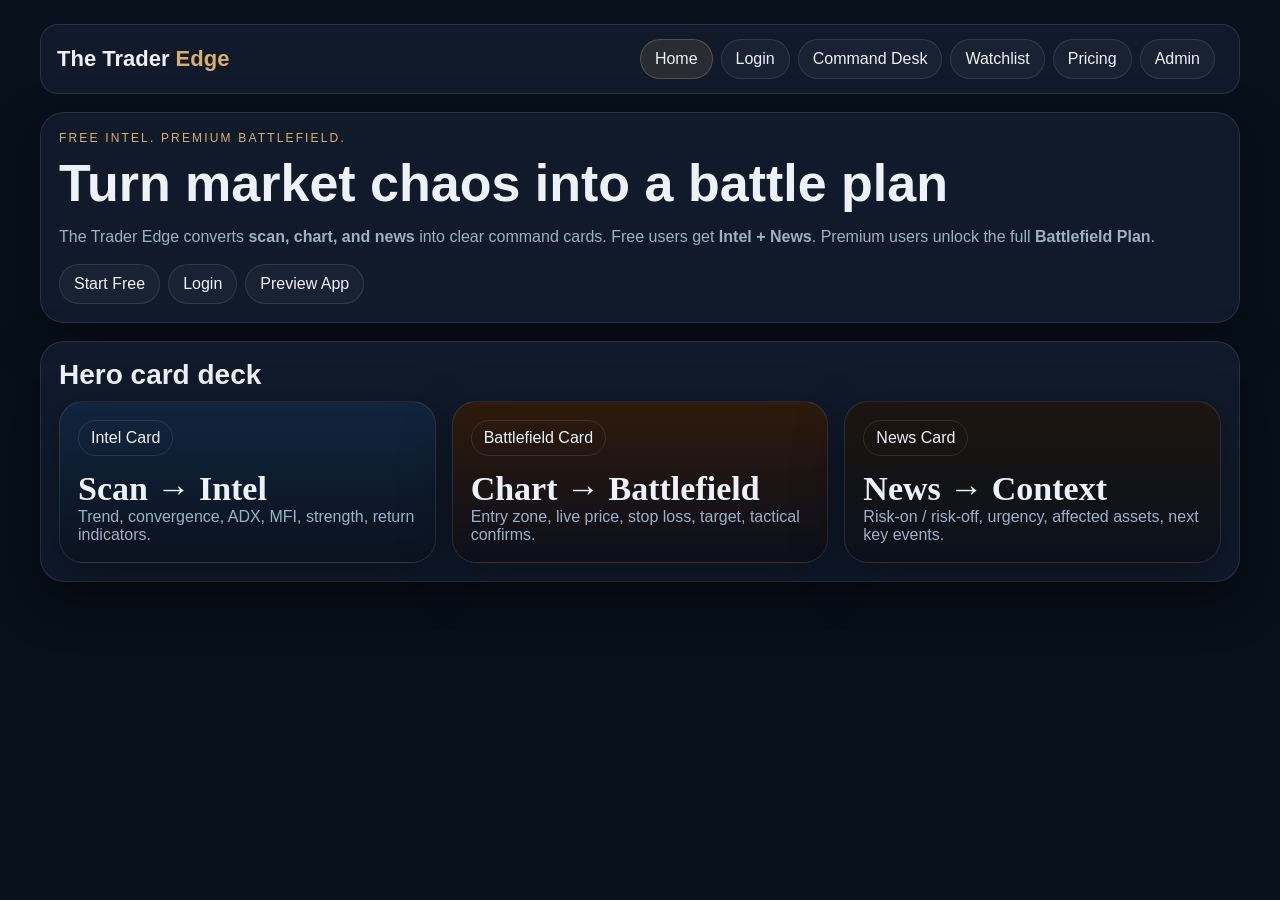
==== index.html @ 6ceed7f4 "Add The Trader Edge static prototype" ====
<!doctype html><html><head><meta charset='utf-8'><meta name='viewport' content='width=device-width,initial-scale=1'><title>The Trader Edge</title><link rel='stylesheet' href='assets/styles.css'><script src='assets/app.js'></script></head><body><div class='wrap'><script>document.write(nav('Home'))</script><section class='hero'><div class='eyebrow'>Free Intel. Premium Battlefield.</div><h1>Turn market chaos into a battle plan</h1><p class='lead'>The Trader Edge converts <strong>scan, chart, and news</strong> into clear command cards. Free users get <strong>Intel + News</strong>. Premium users unlock the full <strong>Battlefield Plan</strong>.</p><div class='links' style='margin-top:18px'><a class='btn primary' href='login.html'>Start Free</a><a class='btn' href='login.html'>Login</a><a class='btn good' href='dashboard.html'>Preview App</a></div></section><div class='panel' style='margin-top:18px'><h2>Hero card deck</h2><div class='grid3'><div class='card intel'><div class='tag'>Intel Card</div><div class='symbol' style='font-size:34px;margin-top:14px'>Scan → Intel</div><div class='sub'>Trend, convergence, ADX, MFI, strength, return indicators.</div></div><div class='card battle'><div class='tag'>Battlefield Card</div><div class='symbol' style='font-size:34px;margin-top:14px'>Chart → Battlefield</div><div class='sub'>Entry zone, live price, stop loss, target, tactical confirms.</div></div><div class='card news'><div class='tag'>News Card</div><div class='symbol' style='font-size:34px;margin-top:14px'>News → Context</div><div class='sub'>Risk-on / risk-off, urgency, affected assets, next key events.</div></div></div></div></div></body></html>
---- assets/styles.css ----
body{margin:0;font-family:Inter,Arial,sans-serif;background:#07101b;color:#edf2f8}
.wrap{max-width:1200px;margin:0 auto;padding:24px 18px 56px}
.topnav{display:flex;justify-content:space-between;align-items:center;gap:10px;flex-wrap:wrap;padding:14px 16px;border:1px solid rgba(255,255,255,.1);border-radius:18px;background:#101a2b;margin-bottom:18px}
.brand{font-weight:900;font-size:22px}.brand span{color:#d8b06c}
.navlinks a,.btn{display:inline-block;padding:10px 14px;border:1px solid rgba(255,255,255,.1);border-radius:999px;color:#edf2f8;text-decoration:none;background:rgba(255,255,255,.04);margin-right:8px}
.hero,.panel,.card{border:1px solid rgba(255,255,255,.1);border-radius:24px;background:#101a2b;box-shadow:0 18px 50px rgba(0,0,0,.35)}
.hero,.panel,.card{padding:18px}
h1,h2,h3{margin:0 0 10px;line-height:1.1} h1{font-size:52px} h2{font-size:28px}
.eyebrow{font-size:12px;letter-spacing:.18em;text-transform:uppercase;color:#d8b06c;margin-bottom:10px}
.lead,.sub{color:#9eb0c8}
.grid3{display:grid;grid-template-columns:repeat(3,1fr);gap:16px}
.grid2{display:grid;grid-template-columns:1fr 1fr;gap:16px}
.card.intel{background:linear-gradient(180deg,#12253e,#0a121e)}
.card.battle{background:linear-gradient(180deg,#2d1a0c,#0c0f1c)}
.card.news{background:linear-gradient(180deg,#1c150f,#0a111d)}
.tag,.pill{display:inline-block;padding:8px 12px;border-radius:999px;border:1px solid rgba(255,255,255,.1);margin-right:8px}
.buy{background:rgba(122,216,163,.15)} .sell{background:rgba(239,124,124,.14)} .mixed{background:rgba(226,180,107,.12)}
.topline{display:flex;justify-content:space-between;gap:12px;align-items:flex-start}
.pricebox{border:1px solid rgba(255,255,255,.1);border-radius:16px;padding:10px 12px;background:rgba(255,255,255,.04);min-width:130px}
.mini{font-size:11px;letter-spacing:.16em;text-transform:uppercase;color:#9eb0c8}
.price{font-size:28px;font-weight:900;margin-top:6px}
.symbol{font-family:Georgia,serif;font-size:46px;font-weight:700}
.scanrow{display:grid;grid-template-columns:130px 1fr;gap:10px;padding:8px 0;border-bottom:1px solid rgba(255,255,255,.08)}
.scanrow:last-child{border-bottom:none}
.blocks{display:flex;gap:6px}.block{width:18px;height:18px;border-radius:4px}.green{background:#7ad8a3}.red{background:#ef7c7c}.yellow{background:#e2b46b}
.bottom{margin-top:14px;border:1px solid rgba(255,255,255,.1);border-radius:18px;padding:14px;background:rgba(255,255,255,.03)}
.big{font-size:36px;font-weight:900}
.chart{margin-top:14px;height:300px;border:1px solid rgba(255,255,255,.1);border-radius:18px;position:relative;overflow:hidden;background:repeating-linear-gradient(to bottom, transparent, transparent 36px, rgba(255,255,255,.05) 37px),repeating-linear-gradient(to right, transparent, transparent 46px, rgba(255,255,255,.04) 47px)}
.zone{position:absolute;left:53%;width:34%;top:72px;height:68px;border:1px solid rgba(255,219,155,.45);background:rgba(255,210,130,.12);border-radius:8px}
.line{position:absolute;left:0;right:0;border-top:2px dashed rgba(255,255,255,.2)} .stop{top:42px;border-top-color:#ef7c7c} .live{top:140px;border-top-color:#fff} .target{top:230px;border-top-color:#d8b06c}
.label{position:absolute;right:10px;padding:4px 8px;border-radius:10px;background:rgba(0,0,0,.35);border:1px solid rgba(255,255,255,.12);font-size:12px}
.ls{top:28px}.lz{top:86px}.ll{top:127px}.lt{top:217px}
.session,.asset,.row{border:1px solid rgba(255,255,255,.1);border-radius:18px;padding:14px;background:rgba(255,255,255,.03);margin-top:10px}
.row{display:grid;grid-template-columns:1.2fr .7fr .7fr .9fr .6fr;gap:12px;align-items:center}
.input{padding:13px 14px;border-radius:14px;border:1px solid rgba(255,255,255,.1);background:rgba(255,255,255,.04);color:#edf2f8}
.code{white-space:pre-wrap;font-family:ui-monospace,monospace;font-size:13px}
@media(max-width:1000px){.grid3,.grid2{grid-template-columns:1fr}.row{grid-template-columns:1fr 1fr}}
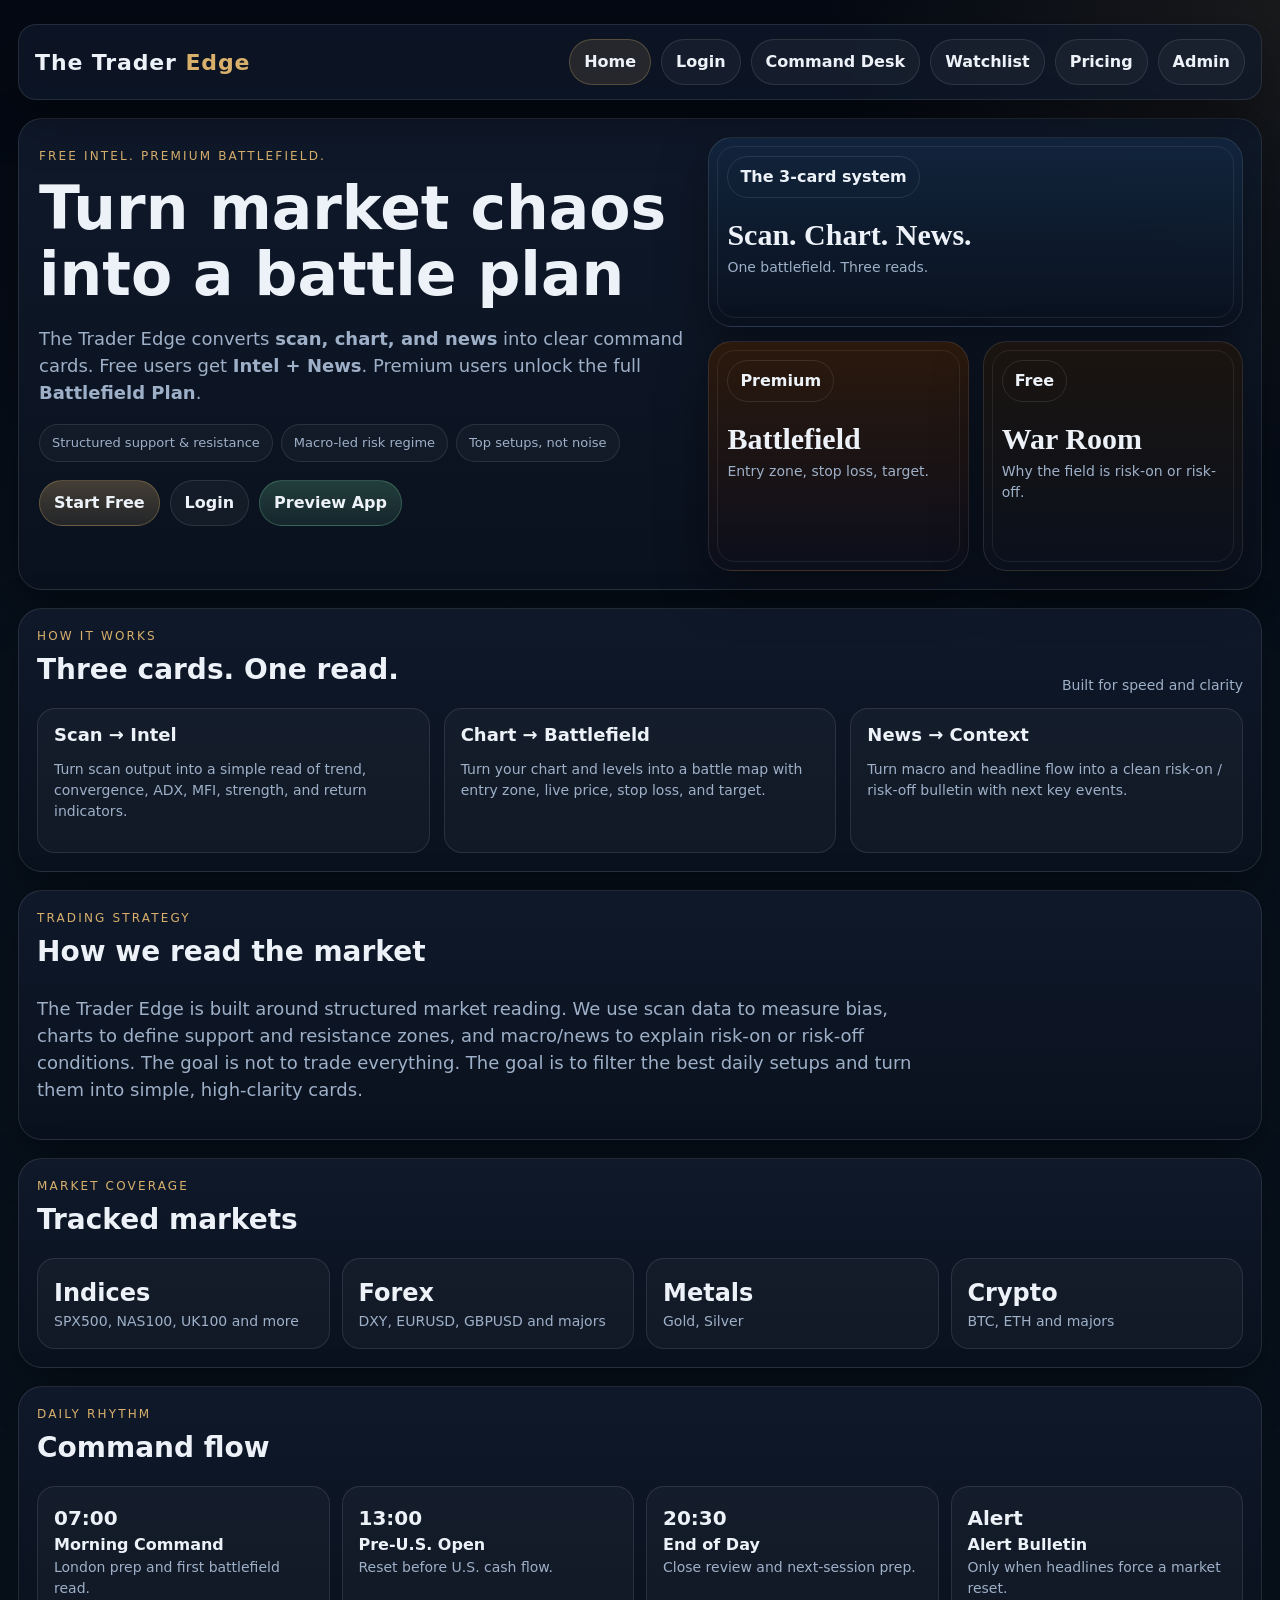
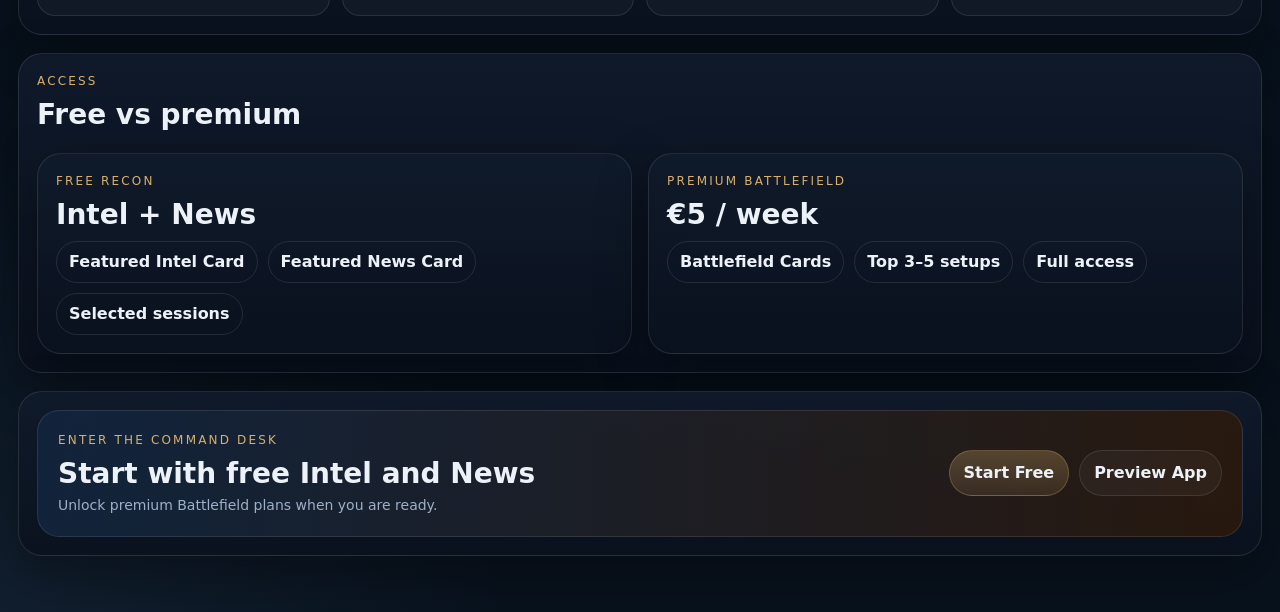
==== commit ddf367e0: "Upgrade landing page design" ====
--- a/index.html
+++ b/index.html
@@ -1 +1,112 @@
-<!doctype html><html><head><meta charset='utf-8'><meta name='viewport' content='width=device-width,initial-scale=1'><title>The Trader Edge</title><link rel='stylesheet' href='assets/styles.css'><script src='assets/app.js'></script></head><body><div class='wrap'><script>document.write(nav('Home'))</script><section class='hero'><div class='eyebrow'>Free Intel. Premium Battlefield.</div><h1>Turn market chaos into a battle plan</h1><p class='lead'>The Trader Edge converts <strong>scan, chart, and news</strong> into clear command cards. Free users get <strong>Intel + News</strong>. Premium users unlock the full <strong>Battlefield Plan</strong>.</p><div class='links' style='margin-top:18px'><a class='btn primary' href='login.html'>Start Free</a><a class='btn' href='login.html'>Login</a><a class='btn good' href='dashboard.html'>Preview App</a></div></section><div class='panel' style='margin-top:18px'><h2>Hero card deck</h2><div class='grid3'><div class='card intel'><div class='tag'>Intel Card</div><div class='symbol' style='font-size:34px;margin-top:14px'>Scan → Intel</div><div class='sub'>Trend, convergence, ADX, MFI, strength, return indicators.</div></div><div class='card battle'><div class='tag'>Battlefield Card</div><div class='symbol' style='font-size:34px;margin-top:14px'>Chart → Battlefield</div><div class='sub'>Entry zone, live price, stop loss, target, tactical confirms.</div></div><div class='card news'><div class='tag'>News Card</div><div class='symbol' style='font-size:34px;margin-top:14px'>News → Context</div><div class='sub'>Risk-on / risk-off, urgency, affected assets, next key events.</div></div></div></div></div></body></html>+<!doctype html><html><head><meta charset='utf-8'><meta name='viewport' content='width=device-width,initial-scale=1'><title>The Trader Edge</title><link rel='stylesheet' href='assets/styles.css'><script src='assets/app.js'></script></head><body><div class='wrap'><script>document.write(nav('Home'))</script>
+<section class='hero'>
+  <div class='hero-upgrade'>
+    <div class='hero-copy'>
+      <div class='eyebrow'>Free Intel. Premium Battlefield.</div>
+      <h1>Turn market chaos into a battle plan</h1>
+      <p class='lead'>The Trader Edge converts <strong>scan, chart, and news</strong> into clear command cards. Free users get <strong>Intel + News</strong>. Premium users unlock the full <strong>Battlefield Plan</strong>.</p>
+      <div class='kicker-row'>
+        <span class='kicker'>Structured support & resistance</span>
+        <span class='kicker'>Macro-led risk regime</span>
+        <span class='kicker'>Top setups, not noise</span>
+      </div>
+      <div class='links' style='margin-top:18px'>
+        <a class='btn primary' href='login.html'>Start Free</a>
+        <a class='btn' href='login.html'>Login</a>
+        <a class='btn good' href='dashboard.html'>Preview App</a>
+      </div>
+    </div>
+    <div class='hero-deck'>
+      <div class='preview-card preview-intel'>
+        <div class='cardtag'>The 3-card system</div>
+        <div class='symbol' style='font-size:30px;margin-top:14px'>Scan. Chart. News.</div>
+        <div class='sub'>One battlefield. Three reads.</div>
+      </div>
+      <div class='preview-card preview-battle'>
+        <div class='cardtag'>Premium</div>
+        <div class='symbol' style='font-size:30px;margin-top:14px'>Battlefield</div>
+        <div class='sub'>Entry zone, stop loss, target.</div>
+      </div>
+      <div class='preview-card preview-news'>
+        <div class='cardtag'>Free</div>
+        <div class='symbol' style='font-size:30px;margin-top:14px'>War Room</div>
+        <div class='sub'>Why the field is risk-on or risk-off.</div>
+      </div>
+    </div>
+  </div>
+</section>
+
+<div class='grid' style='margin-top:18px'>
+  <section class='panel col-12'>
+    <div class='section-header'><div><div class='eyebrow'>How it works</div><h2>Three cards. One read.</h2></div><div class='sub'>Built for speed and clarity</div></div>
+    <div class='feature-list'>
+      <div class='feature'><h3>Scan → Intel</h3><p class='sub'>Turn scan output into a simple read of trend, convergence, ADX, MFI, strength, and return indicators.</p></div>
+      <div class='feature'><h3>Chart → Battlefield</h3><p class='sub'>Turn your chart and levels into a battle map with entry zone, live price, stop loss, and target.</p></div>
+      <div class='feature'><h3>News → Context</h3><p class='sub'>Turn macro and headline flow into a clean risk-on / risk-off bulletin with next key events.</p></div>
+    </div>
+  </section>
+
+  <section class='panel col-12'>
+    <div class='section-header'><div><div class='eyebrow'>Trading strategy</div><h2>How we read the market</h2></div></div>
+    <p class='lead'>The Trader Edge is built around structured market reading. We use scan data to measure bias, charts to define support and resistance zones, and macro/news to explain risk-on or risk-off conditions. The goal is not to trade everything. The goal is to filter the best daily setups and turn them into simple, high-clarity cards.</p>
+  </section>
+
+  <section class='panel col-12'>
+    <div class='section-header'><div><div class='eyebrow'>Market coverage</div><h2>Tracked markets</h2></div></div>
+    <div class='market-grid'>
+      <div class='market-chip'><div class='sym' style='font-size:24px;font-weight:900'>Indices</div><div class='sub'>SPX500, NAS100, UK100 and more</div></div>
+      <div class='market-chip'><div class='sym' style='font-size:24px;font-weight:900'>Forex</div><div class='sub'>DXY, EURUSD, GBPUSD and majors</div></div>
+      <div class='market-chip'><div class='sym' style='font-size:24px;font-weight:900'>Metals</div><div class='sub'>Gold, Silver</div></div>
+      <div class='market-chip'><div class='sym' style='font-size:24px;font-weight:900'>Crypto</div><div class='sub'>BTC, ETH and majors</div></div>
+    </div>
+  </section>
+
+  <section class='panel col-12'>
+    <div class='section-header'><div><div class='eyebrow'>Daily rhythm</div><h2>Command flow</h2></div></div>
+    <div class='flow-grid'>
+      <div class='flow-step'><div class='time'>07:00</div><strong>Morning Command</strong><div class='sub'>London prep and first battlefield read.</div></div>
+      <div class='flow-step'><div class='time'>13:00</div><strong>Pre-U.S. Open</strong><div class='sub'>Reset before U.S. cash flow.</div></div>
+      <div class='flow-step'><div class='time'>20:30</div><strong>End of Day</strong><div class='sub'>Close review and next-session prep.</div></div>
+      <div class='flow-step'><div class='time'>Alert</div><strong>Alert Bulletin</strong><div class='sub'>Only when headlines force a market reset.</div></div>
+    </div>
+  </section>
+
+  <section class='panel col-12'>
+    <div class='section-header'><div><div class='eyebrow'>Access</div><h2>Free vs premium</h2></div></div>
+    <div class='twocol'>
+      <div class='panel'>
+        <div class='eyebrow'>Free Recon</div>
+        <h2>Intel + News</h2>
+        <div class='tags'>
+          <span class='tag'>Featured Intel Card</span>
+          <span class='tag'>Featured News Card</span>
+          <span class='tag'>Selected sessions</span>
+        </div>
+      </div>
+      <div class='panel'>
+        <div class='eyebrow'>Premium Battlefield</div>
+        <h2>€5 / week</h2>
+        <div class='tags'>
+          <span class='tag'>Battlefield Cards</span>
+          <span class='tag'>Top 3–5 setups</span>
+          <span class='tag'>Full access</span>
+        </div>
+      </div>
+    </div>
+  </section>
+
+  <section class='panel col-12'>
+    <div class='cta-banner'>
+      <div>
+        <div class='eyebrow'>Enter the command desk</div>
+        <h2 style='margin-bottom:6px'>Start with free Intel and News</h2>
+        <div class='sub'>Unlock premium Battlefield plans when you are ready.</div>
+      </div>
+      <div class='links'>
+        <a class='btn primary' href='login.html'>Start Free</a>
+        <a class='btn' href='dashboard.html'>Preview App</a>
+      </div>
+    </div>
+  </section>
+</div>
+</div></body></html>
--- a/assets/styles.css
+++ b/assets/styles.css
@@ -1,38 +1,136 @@
 
-body{margin:0;font-family:Inter,Arial,sans-serif;background:#07101b;color:#edf2f8}
-.wrap{max-width:1200px;margin:0 auto;padding:24px 18px 56px}
-.topnav{display:flex;justify-content:space-between;align-items:center;gap:10px;flex-wrap:wrap;padding:14px 16px;border:1px solid rgba(255,255,255,.1);border-radius:18px;background:#101a2b;margin-bottom:18px}
-.brand{font-weight:900;font-size:22px}.brand span{color:#d8b06c}
-.navlinks a,.btn{display:inline-block;padding:10px 14px;border:1px solid rgba(255,255,255,.1);border-radius:999px;color:#edf2f8;text-decoration:none;background:rgba(255,255,255,.04);margin-right:8px}
-.hero,.panel,.card{border:1px solid rgba(255,255,255,.1);border-radius:24px;background:#101a2b;box-shadow:0 18px 50px rgba(0,0,0,.35)}
-.hero,.panel,.card{padding:18px}
-h1,h2,h3{margin:0 0 10px;line-height:1.1} h1{font-size:52px} h2{font-size:28px}
-.eyebrow{font-size:12px;letter-spacing:.18em;text-transform:uppercase;color:#d8b06c;margin-bottom:10px}
-.lead,.sub{color:#9eb0c8}
-.grid3{display:grid;grid-template-columns:repeat(3,1fr);gap:16px}
-.grid2{display:grid;grid-template-columns:1fr 1fr;gap:16px}
-.card.intel{background:linear-gradient(180deg,#12253e,#0a121e)}
-.card.battle{background:linear-gradient(180deg,#2d1a0c,#0c0f1c)}
-.card.news{background:linear-gradient(180deg,#1c150f,#0a111d)}
-.tag,.pill{display:inline-block;padding:8px 12px;border-radius:999px;border:1px solid rgba(255,255,255,.1);margin-right:8px}
+:root{
+  --bg:#07101b;--panel:#101a2b;--panel2:#0e1828;--text:#edf2f8;--muted:#9eb0c8;--line:rgba(255,255,255,.10);
+  --gold:#d8b06c;--blue:#7eb6ff;--green:#7ad8a3;--red:#ef7c7c;--amber:#e2b46b;--purple:#9c8cff;--teal:#66d0cf;
+  --shadow:0 18px 50px rgba(0,0,0,.35)
+}
+*{box-sizing:border-box}html,body{margin:0;padding:0}
+body{
+  font-family:Inter,system-ui,-apple-system,Segoe UI,Roboto,Arial,sans-serif;
+  background:
+    radial-gradient(circle at top right, rgba(216,176,108,.10), transparent 18%),
+    radial-gradient(circle at bottom left, rgba(126,182,255,.08), transparent 20%),
+    linear-gradient(180deg,#040913,#07101b 30%,#08121d 100%);
+  color:var(--text);line-height:1.5
+}
+a{color:inherit;text-decoration:none}
+.wrap{max-width:1280px;margin:0 auto;padding:24px 18px 56px}
+.topnav{
+  display:flex;justify-content:space-between;align-items:center;gap:16px;flex-wrap:wrap;
+  margin-bottom:18px;padding:14px 16px;border:1px solid var(--line);border-radius:18px;
+  background:rgba(16,26,43,.72);backdrop-filter: blur(10px);box-shadow:var(--shadow)
+}
+.brand{font-weight:900;letter-spacing:.04em;font-size:22px}.brand span{color:var(--gold)}
+.navlinks{display:flex;gap:10px;flex-wrap:wrap}
+.navlinks a,.btn{
+  display:inline-flex;align-items:center;justify-content:center;gap:8px;padding:10px 14px;border-radius:999px;
+  border:1px solid var(--line);background:rgba(255,255,255,.04);font-weight:700
+}
+.btn.primary{background:linear-gradient(180deg,rgba(216,176,108,.28),rgba(216,176,108,.12));border-color:rgba(216,176,108,.28)}
+.btn.good{background:linear-gradient(180deg,rgba(122,216,163,.22),rgba(122,216,163,.10));border-color:rgba(122,216,163,.26)}
+.btn.warn{background:linear-gradient(180deg,rgba(239,124,124,.18),rgba(239,124,124,.08));border-color:rgba(239,124,124,.22)}
+.hero,.panel,.card,.mock,.asset,.session,.info,.row,.pagebox,.loginbox{
+  border:1px solid var(--line);border-radius:24px;background:linear-gradient(180deg,rgba(16,26,43,.95),rgba(10,18,30,.96));box-shadow:var(--shadow)
+}
+.hero,.panel,.card,.asset,.session,.info,.row,.pagebox,.loginbox{padding:18px}
+h1,h2,h3{margin:0 0 10px;line-height:1.1}
+h1{font-size:clamp(34px,6vw,60px)} h2{font-size:28px} h3{font-size:18px}
+.eyebrow{font-size:12px;letter-spacing:.18em;text-transform:uppercase;color:var(--gold);margin-bottom:10px}
+.lead{font-size:18px;color:var(--muted);max-width:900px}
+.sub{color:var(--muted);font-size:14px}
+.links,.statusrow,.tags{display:flex;gap:10px;flex-wrap:wrap}
+.grid{display:grid;grid-template-columns:repeat(12,1fr);gap:18px}
+.col-12{grid-column:span 12}.col-8{grid-column:span 8}.col-6{grid-column:span 6}.col-4{grid-column:span 4}.col-3{grid-column:span 3}
+.cards3,.carddeck,.assetgrid4,.twocol{display:grid;grid-template-columns:repeat(3,1fr);gap:16px}
+.twocol{grid-template-columns:1fr 1fr}.assetgrid4{grid-template-columns:repeat(4,1fr)}
+.preview-card,.mock{min-height:230px}
+.preview-intel{background:linear-gradient(180deg,rgba(18,37,62,.96),rgba(10,18,30,.96))}
+.preview-battle{background:linear-gradient(180deg,rgba(45,26,12,.96),rgba(12,15,28,.96))}
+.preview-news{background:linear-gradient(180deg,rgba(28,21,15,.96),rgba(10,17,29,.96))}
+.card{position:relative;overflow:hidden;min-height:720px}
+.card:before,.preview-card:before{
+  content:"";position:absolute;inset:8px;border:1px solid rgba(255,255,255,.08);border-radius:18px;pointer-events:none
+}
+.intel{background:linear-gradient(180deg,rgba(18,37,62,.96),rgba(10,18,30,.96))}
+.battle{background:linear-gradient(180deg,rgba(45,26,12,.96),rgba(12,15,28,.96))}
+.news{background:linear-gradient(180deg,rgba(28,21,15,.96),rgba(10,17,29,.96))}
+.preview-card{position:relative;overflow:hidden;padding:18px;border:1px solid var(--line);border-radius:24px;box-shadow:var(--shadow)}
+.cardtag,.pill,.tag{
+  display:inline-flex;align-items:center;gap:8px;padding:8px 12px;border-radius:999px;border:1px solid var(--line);font-weight:700
+}
+.dot{width:10px;height:10px;border-radius:50%}
+.symbol{font-family:Georgia,serif;font-size:46px;font-weight:700}
+.preview-card .symbol{font-size:34px}
+.subtitle{font-size:15px;color:var(--muted)}
+.topline{display:flex;justify-content:space-between;gap:12px;align-items:flex-start}
+.pricebox{
+  border:1px solid var(--line);border-radius:16px;padding:10px 12px;background:rgba(255,255,255,.04);min-width:130px
+}
+.mini{font-size:11px;letter-spacing:.16em;text-transform:uppercase;color:var(--muted)}
+.price{font-size:28px;font-weight:900;margin-top:6px}
 .buy{background:rgba(122,216,163,.15)} .sell{background:rgba(239,124,124,.14)} .mixed{background:rgba(226,180,107,.12)}
-.topline{display:flex;justify-content:space-between;gap:12px;align-items:flex-start}
-.pricebox{border:1px solid rgba(255,255,255,.1);border-radius:16px;padding:10px 12px;background:rgba(255,255,255,.04);min-width:130px}
-.mini{font-size:11px;letter-spacing:.16em;text-transform:uppercase;color:#9eb0c8}
-.price{font-size:28px;font-weight:900;margin-top:6px}
-.symbol{font-family:Georgia,serif;font-size:46px;font-weight:700}
-.scanrow{display:grid;grid-template-columns:130px 1fr;gap:10px;padding:8px 0;border-bottom:1px solid rgba(255,255,255,.08)}
+.scanlist{display:grid;gap:10px;margin-top:14px}
+.scanrow{display:grid;grid-template-columns:140px 1fr;gap:12px;align-items:center;padding:8px 0;border-bottom:1px solid rgba(255,255,255,.08)}
 .scanrow:last-child{border-bottom:none}
-.blocks{display:flex;gap:6px}.block{width:18px;height:18px;border-radius:4px}.green{background:#7ad8a3}.red{background:#ef7c7c}.yellow{background:#e2b46b}
-.bottom{margin-top:14px;border:1px solid rgba(255,255,255,.1);border-radius:18px;padding:14px;background:rgba(255,255,255,.03)}
+.help{font-size:12px;color:var(--muted);margin-top:4px}
+.blocks{display:flex;gap:6px}.block{width:18px;height:18px;border-radius:4px;border:1px solid rgba(255,255,255,.12)}
+.green{background:rgba(122,216,163,.82)} .red{background:rgba(239,124,124,.82)} .yellow{background:rgba(226,180,107,.82)}
+.arrow{font-size:24px;font-weight:900}
+.bottom-strip{margin-top:14px;border:1px solid var(--line);border-radius:18px;padding:14px;background:rgba(255,255,255,.03)}
 .big{font-size:36px;font-weight:900}
-.chart{margin-top:14px;height:300px;border:1px solid rgba(255,255,255,.1);border-radius:18px;position:relative;overflow:hidden;background:repeating-linear-gradient(to bottom, transparent, transparent 36px, rgba(255,255,255,.05) 37px),repeating-linear-gradient(to right, transparent, transparent 46px, rgba(255,255,255,.04) 47px)}
+.chartbox{
+  margin-top:14px;height:320px;border:1px solid var(--line);border-radius:18px;position:relative;overflow:hidden;
+  background:
+    linear-gradient(180deg,rgba(255,255,255,.03),rgba(255,255,255,.02)),
+    repeating-linear-gradient(to bottom, transparent, transparent 36px, rgba(255,255,255,.05) 37px),
+    repeating-linear-gradient(to right, transparent, transparent 46px, rgba(255,255,255,.04) 47px)
+}
 .zone{position:absolute;left:53%;width:34%;top:72px;height:68px;border:1px solid rgba(255,219,155,.45);background:rgba(255,210,130,.12);border-radius:8px}
-.line{position:absolute;left:0;right:0;border-top:2px dashed rgba(255,255,255,.2)} .stop{top:42px;border-top-color:#ef7c7c} .live{top:140px;border-top-color:#fff} .target{top:230px;border-top-color:#d8b06c}
+.hline{position:absolute;left:0;right:0;border-top:2px dashed rgba(255,255,255,.2)}
+.stop{top:42px;border-top-color:rgba(239,124,124,.82)} .live{top:140px;border-top-color:rgba(255,255,255,.82)} .target{top:230px;border-top-color:rgba(216,176,108,.86)}
 .label{position:absolute;right:10px;padding:4px 8px;border-radius:10px;background:rgba(0,0,0,.35);border:1px solid rgba(255,255,255,.12);font-size:12px}
 .ls{top:28px}.lz{top:86px}.ll{top:127px}.lt{top:217px}
-.session,.asset,.row{border:1px solid rgba(255,255,255,.1);border-radius:18px;padding:14px;background:rgba(255,255,255,.03);margin-top:10px}
+.tiles{display:grid;grid-template-columns:1fr 1fr;gap:10px;margin-top:14px}
+.asset .sym{font-size:24px;font-weight:900}
+.timeline{display:grid;gap:12px;margin-top:12px}
+.session{display:flex;justify-content:space-between;gap:16px;align-items:center;flex-wrap:wrap}
+.time{font-weight:900;font-size:20px}
 .row{display:grid;grid-template-columns:1.2fr .7fr .7fr .9fr .6fr;gap:12px;align-items:center}
-.input{padding:13px 14px;border-radius:14px;border:1px solid rgba(255,255,255,.1);background:rgba(255,255,255,.04);color:#edf2f8}
-.code{white-space:pre-wrap;font-family:ui-monospace,monospace;font-size:13px}
-@media(max-width:1000px){.grid3,.grid2{grid-template-columns:1fr}.row{grid-template-columns:1fr 1fr}}
+.field{display:grid;gap:8px;margin-top:12px}
+input{
+  width:100%;padding:13px 14px;border-radius:14px;border:1px solid var(--line);background:rgba(255,255,255,.04);color:var(--text)
+}
+.codebox{white-space:pre-wrap;font-family:ui-monospace,monospace;font-size:13px}
+.footer-note{font-size:12px;color:var(--muted)}
+.center{text-align:center}
+.hero-upgrade{
+  display:grid;grid-template-columns:1.1fr .9fr;gap:18px;align-items:stretch
+}
+.hero-copy{
+  padding:10px 4px 10px 2px
+}
+.hero-deck{
+  display:grid;grid-template-columns:1fr 1fr;gap:14px
+}
+.hero-deck .preview-card:first-child{grid-column:span 2;min-height:190px}
+.kicker-row{display:flex;gap:8px;flex-wrap:wrap;margin:16px 0}
+.kicker{
+  padding:8px 12px;border:1px solid var(--line);border-radius:999px;background:rgba(255,255,255,.03);font-size:13px;color:var(--muted)
+}
+.section-header{display:flex;justify-content:space-between;align-items:end;gap:12px;margin-bottom:12px}
+.feature-list{display:grid;grid-template-columns:repeat(3,1fr);gap:14px}
+.feature{padding:16px;border:1px solid var(--line);border-radius:18px;background:rgba(255,255,255,.03)}
+.market-grid{display:grid;grid-template-columns:repeat(4,1fr);gap:12px}
+.market-chip{padding:16px;border:1px solid var(--line);border-radius:18px;background:rgba(255,255,255,.03)}
+.flow-grid{display:grid;grid-template-columns:repeat(4,1fr);gap:12px}
+.flow-step{padding:16px;border:1px solid var(--line);border-radius:18px;background:rgba(255,255,255,.03)}
+.cta-banner{
+  display:flex;justify-content:space-between;gap:18px;align-items:center;flex-wrap:wrap;
+  padding:20px;border:1px solid var(--line);border-radius:22px;
+  background:linear-gradient(90deg, rgba(18,37,62,.9), rgba(45,26,12,.85))
+}
+@media (max-width:1100px){
+  .col-8,.col-6,.col-4,.col-3{grid-column:span 12}
+  .cards3,.carddeck,.assetgrid4,.twocol,.hero-upgrade,.hero-deck,.feature-list,.market-grid,.flow-grid{grid-template-columns:1fr}
+  .row{grid-template-columns:1fr 1fr}
+}
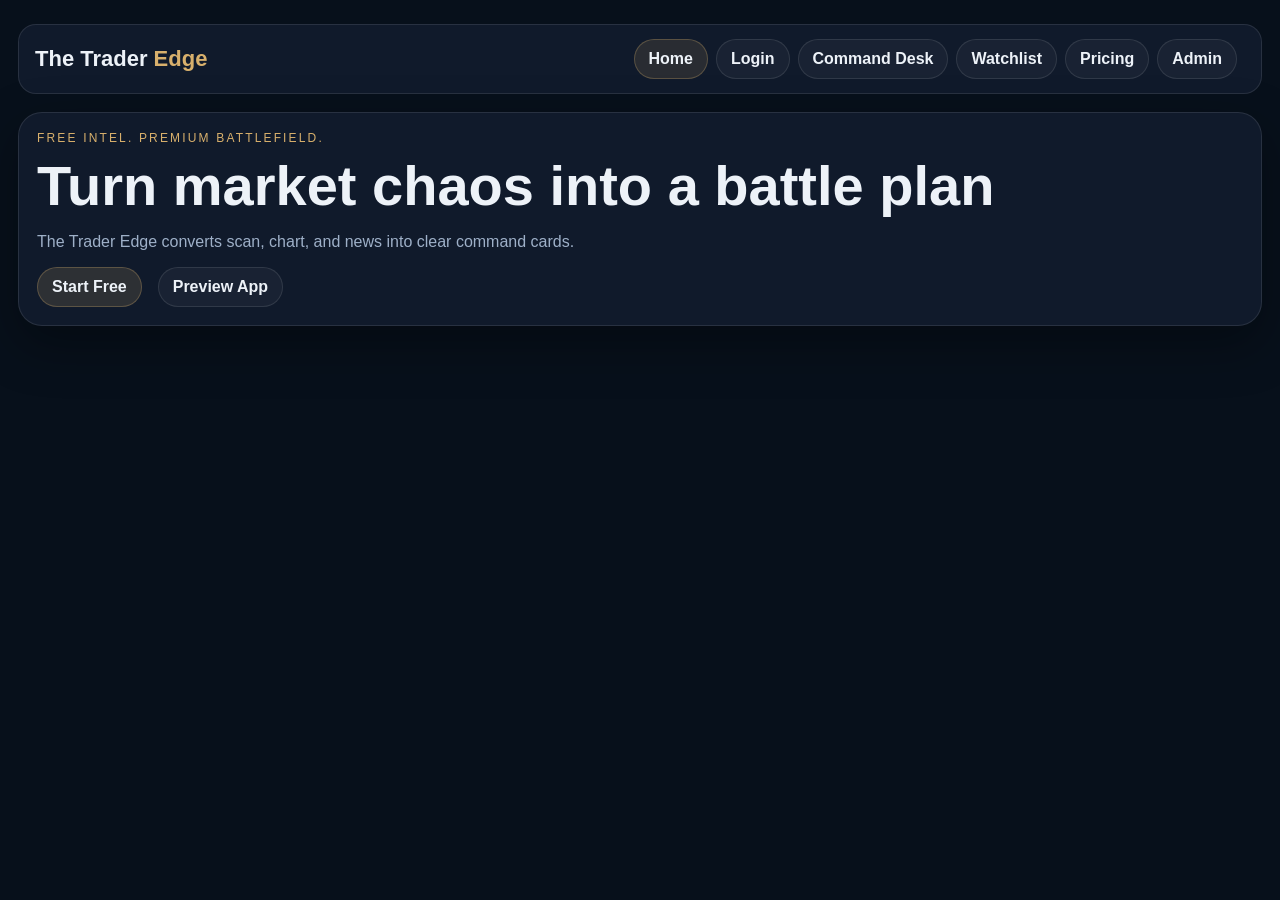
==== commit 723116bf: "Upload single merged package" ====
--- a/index.html
+++ b/index.html
@@ -1,112 +1 @@
-<!doctype html><html><head><meta charset='utf-8'><meta name='viewport' content='width=device-width,initial-scale=1'><title>The Trader Edge</title><link rel='stylesheet' href='assets/styles.css'><script src='assets/app.js'></script></head><body><div class='wrap'><script>document.write(nav('Home'))</script>
-<section class='hero'>
-  <div class='hero-upgrade'>
-    <div class='hero-copy'>
-      <div class='eyebrow'>Free Intel. Premium Battlefield.</div>
-      <h1>Turn market chaos into a battle plan</h1>
-      <p class='lead'>The Trader Edge converts <strong>scan, chart, and news</strong> into clear command cards. Free users get <strong>Intel + News</strong>. Premium users unlock the full <strong>Battlefield Plan</strong>.</p>
-      <div class='kicker-row'>
-        <span class='kicker'>Structured support & resistance</span>
-        <span class='kicker'>Macro-led risk regime</span>
-        <span class='kicker'>Top setups, not noise</span>
-      </div>
-      <div class='links' style='margin-top:18px'>
-        <a class='btn primary' href='login.html'>Start Free</a>
-        <a class='btn' href='login.html'>Login</a>
-        <a class='btn good' href='dashboard.html'>Preview App</a>
-      </div>
-    </div>
-    <div class='hero-deck'>
-      <div class='preview-card preview-intel'>
-        <div class='cardtag'>The 3-card system</div>
-        <div class='symbol' style='font-size:30px;margin-top:14px'>Scan. Chart. News.</div>
-        <div class='sub'>One battlefield. Three reads.</div>
-      </div>
-      <div class='preview-card preview-battle'>
-        <div class='cardtag'>Premium</div>
-        <div class='symbol' style='font-size:30px;margin-top:14px'>Battlefield</div>
-        <div class='sub'>Entry zone, stop loss, target.</div>
-      </div>
-      <div class='preview-card preview-news'>
-        <div class='cardtag'>Free</div>
-        <div class='symbol' style='font-size:30px;margin-top:14px'>War Room</div>
-        <div class='sub'>Why the field is risk-on or risk-off.</div>
-      </div>
-    </div>
-  </div>
-</section>
-
-<div class='grid' style='margin-top:18px'>
-  <section class='panel col-12'>
-    <div class='section-header'><div><div class='eyebrow'>How it works</div><h2>Three cards. One read.</h2></div><div class='sub'>Built for speed and clarity</div></div>
-    <div class='feature-list'>
-      <div class='feature'><h3>Scan → Intel</h3><p class='sub'>Turn scan output into a simple read of trend, convergence, ADX, MFI, strength, and return indicators.</p></div>
-      <div class='feature'><h3>Chart → Battlefield</h3><p class='sub'>Turn your chart and levels into a battle map with entry zone, live price, stop loss, and target.</p></div>
-      <div class='feature'><h3>News → Context</h3><p class='sub'>Turn macro and headline flow into a clean risk-on / risk-off bulletin with next key events.</p></div>
-    </div>
-  </section>
-
-  <section class='panel col-12'>
-    <div class='section-header'><div><div class='eyebrow'>Trading strategy</div><h2>How we read the market</h2></div></div>
-    <p class='lead'>The Trader Edge is built around structured market reading. We use scan data to measure bias, charts to define support and resistance zones, and macro/news to explain risk-on or risk-off conditions. The goal is not to trade everything. The goal is to filter the best daily setups and turn them into simple, high-clarity cards.</p>
-  </section>
-
-  <section class='panel col-12'>
-    <div class='section-header'><div><div class='eyebrow'>Market coverage</div><h2>Tracked markets</h2></div></div>
-    <div class='market-grid'>
-      <div class='market-chip'><div class='sym' style='font-size:24px;font-weight:900'>Indices</div><div class='sub'>SPX500, NAS100, UK100 and more</div></div>
-      <div class='market-chip'><div class='sym' style='font-size:24px;font-weight:900'>Forex</div><div class='sub'>DXY, EURUSD, GBPUSD and majors</div></div>
-      <div class='market-chip'><div class='sym' style='font-size:24px;font-weight:900'>Metals</div><div class='sub'>Gold, Silver</div></div>
-      <div class='market-chip'><div class='sym' style='font-size:24px;font-weight:900'>Crypto</div><div class='sub'>BTC, ETH and majors</div></div>
-    </div>
-  </section>
-
-  <section class='panel col-12'>
-    <div class='section-header'><div><div class='eyebrow'>Daily rhythm</div><h2>Command flow</h2></div></div>
-    <div class='flow-grid'>
-      <div class='flow-step'><div class='time'>07:00</div><strong>Morning Command</strong><div class='sub'>London prep and first battlefield read.</div></div>
-      <div class='flow-step'><div class='time'>13:00</div><strong>Pre-U.S. Open</strong><div class='sub'>Reset before U.S. cash flow.</div></div>
-      <div class='flow-step'><div class='time'>20:30</div><strong>End of Day</strong><div class='sub'>Close review and next-session prep.</div></div>
-      <div class='flow-step'><div class='time'>Alert</div><strong>Alert Bulletin</strong><div class='sub'>Only when headlines force a market reset.</div></div>
-    </div>
-  </section>
-
-  <section class='panel col-12'>
-    <div class='section-header'><div><div class='eyebrow'>Access</div><h2>Free vs premium</h2></div></div>
-    <div class='twocol'>
-      <div class='panel'>
-        <div class='eyebrow'>Free Recon</div>
-        <h2>Intel + News</h2>
-        <div class='tags'>
-          <span class='tag'>Featured Intel Card</span>
-          <span class='tag'>Featured News Card</span>
-          <span class='tag'>Selected sessions</span>
-        </div>
-      </div>
-      <div class='panel'>
-        <div class='eyebrow'>Premium Battlefield</div>
-        <h2>€5 / week</h2>
-        <div class='tags'>
-          <span class='tag'>Battlefield Cards</span>
-          <span class='tag'>Top 3–5 setups</span>
-          <span class='tag'>Full access</span>
-        </div>
-      </div>
-    </div>
-  </section>
-
-  <section class='panel col-12'>
-    <div class='cta-banner'>
-      <div>
-        <div class='eyebrow'>Enter the command desk</div>
-        <h2 style='margin-bottom:6px'>Start with free Intel and News</h2>
-        <div class='sub'>Unlock premium Battlefield plans when you are ready.</div>
-      </div>
-      <div class='links'>
-        <a class='btn primary' href='login.html'>Start Free</a>
-        <a class='btn' href='dashboard.html'>Preview App</a>
-      </div>
-    </div>
-  </section>
-</div>
-</div></body></html>+<!doctype html><html><head><meta charset="utf-8"><meta name="viewport" content="width=device-width,initial-scale=1"><title>The Trader Edge</title><link rel="stylesheet" href="assets/styles.css"><script src="assets/app.js"></script></head><body><div class="wrap"><script>document.write(nav("Home"))</script><section class="hero"><div class="eyebrow">Free Intel. Premium Battlefield.</div><h1>Turn market chaos into a battle plan</h1><p class="lead">The Trader Edge converts scan, chart, and news into clear command cards.</p><div class="actions"><a class="btn primary" href="login.html">Start Free</a><a class="btn" href="dashboard.html">Preview App</a></div></section></div></body></html>
--- a/assets/styles.css
+++ b/assets/styles.css
@@ -1,136 +1,36 @@
 
-:root{
-  --bg:#07101b;--panel:#101a2b;--panel2:#0e1828;--text:#edf2f8;--muted:#9eb0c8;--line:rgba(255,255,255,.10);
-  --gold:#d8b06c;--blue:#7eb6ff;--green:#7ad8a3;--red:#ef7c7c;--amber:#e2b46b;--purple:#9c8cff;--teal:#66d0cf;
-  --shadow:0 18px 50px rgba(0,0,0,.35)
-}
-*{box-sizing:border-box}html,body{margin:0;padding:0}
-body{
-  font-family:Inter,system-ui,-apple-system,Segoe UI,Roboto,Arial,sans-serif;
-  background:
-    radial-gradient(circle at top right, rgba(216,176,108,.10), transparent 18%),
-    radial-gradient(circle at bottom left, rgba(126,182,255,.08), transparent 20%),
-    linear-gradient(180deg,#040913,#07101b 30%,#08121d 100%);
-  color:var(--text);line-height:1.5
-}
-a{color:inherit;text-decoration:none}
-.wrap{max-width:1280px;margin:0 auto;padding:24px 18px 56px}
-.topnav{
-  display:flex;justify-content:space-between;align-items:center;gap:16px;flex-wrap:wrap;
-  margin-bottom:18px;padding:14px 16px;border:1px solid var(--line);border-radius:18px;
-  background:rgba(16,26,43,.72);backdrop-filter: blur(10px);box-shadow:var(--shadow)
-}
-.brand{font-weight:900;letter-spacing:.04em;font-size:22px}.brand span{color:var(--gold)}
-.navlinks{display:flex;gap:10px;flex-wrap:wrap}
-.navlinks a,.btn{
-  display:inline-flex;align-items:center;justify-content:center;gap:8px;padding:10px 14px;border-radius:999px;
-  border:1px solid var(--line);background:rgba(255,255,255,.04);font-weight:700
-}
-.btn.primary{background:linear-gradient(180deg,rgba(216,176,108,.28),rgba(216,176,108,.12));border-color:rgba(216,176,108,.28)}
-.btn.good{background:linear-gradient(180deg,rgba(122,216,163,.22),rgba(122,216,163,.10));border-color:rgba(122,216,163,.26)}
-.btn.warn{background:linear-gradient(180deg,rgba(239,124,124,.18),rgba(239,124,124,.08));border-color:rgba(239,124,124,.22)}
-.hero,.panel,.card,.mock,.asset,.session,.info,.row,.pagebox,.loginbox{
-  border:1px solid var(--line);border-radius:24px;background:linear-gradient(180deg,rgba(16,26,43,.95),rgba(10,18,30,.96));box-shadow:var(--shadow)
-}
-.hero,.panel,.card,.asset,.session,.info,.row,.pagebox,.loginbox{padding:18px}
-h1,h2,h3{margin:0 0 10px;line-height:1.1}
-h1{font-size:clamp(34px,6vw,60px)} h2{font-size:28px} h3{font-size:18px}
-.eyebrow{font-size:12px;letter-spacing:.18em;text-transform:uppercase;color:var(--gold);margin-bottom:10px}
-.lead{font-size:18px;color:var(--muted);max-width:900px}
-.sub{color:var(--muted);font-size:14px}
-.links,.statusrow,.tags{display:flex;gap:10px;flex-wrap:wrap}
-.grid{display:grid;grid-template-columns:repeat(12,1fr);gap:18px}
-.col-12{grid-column:span 12}.col-8{grid-column:span 8}.col-6{grid-column:span 6}.col-4{grid-column:span 4}.col-3{grid-column:span 3}
-.cards3,.carddeck,.assetgrid4,.twocol{display:grid;grid-template-columns:repeat(3,1fr);gap:16px}
-.twocol{grid-template-columns:1fr 1fr}.assetgrid4{grid-template-columns:repeat(4,1fr)}
-.preview-card,.mock{min-height:230px}
-.preview-intel{background:linear-gradient(180deg,rgba(18,37,62,.96),rgba(10,18,30,.96))}
-.preview-battle{background:linear-gradient(180deg,rgba(45,26,12,.96),rgba(12,15,28,.96))}
-.preview-news{background:linear-gradient(180deg,rgba(28,21,15,.96),rgba(10,17,29,.96))}
-.card{position:relative;overflow:hidden;min-height:720px}
-.card:before,.preview-card:before{
-  content:"";position:absolute;inset:8px;border:1px solid rgba(255,255,255,.08);border-radius:18px;pointer-events:none
-}
-.intel{background:linear-gradient(180deg,rgba(18,37,62,.96),rgba(10,18,30,.96))}
-.battle{background:linear-gradient(180deg,rgba(45,26,12,.96),rgba(12,15,28,.96))}
-.news{background:linear-gradient(180deg,rgba(28,21,15,.96),rgba(10,17,29,.96))}
-.preview-card{position:relative;overflow:hidden;padding:18px;border:1px solid var(--line);border-radius:24px;box-shadow:var(--shadow)}
-.cardtag,.pill,.tag{
-  display:inline-flex;align-items:center;gap:8px;padding:8px 12px;border-radius:999px;border:1px solid var(--line);font-weight:700
-}
-.dot{width:10px;height:10px;border-radius:50%}
-.symbol{font-family:Georgia,serif;font-size:46px;font-weight:700}
-.preview-card .symbol{font-size:34px}
-.subtitle{font-size:15px;color:var(--muted)}
+body{margin:0;font-family:Inter,Arial,sans-serif;background:#07101b;color:#edf2f8}
+.wrap{max-width:1480px;margin:0 auto;padding:24px 18px 56px}
+.topnav{display:flex;justify-content:space-between;align-items:center;gap:16px;flex-wrap:wrap;margin-bottom:18px;padding:14px 16px;border:1px solid rgba(255,255,255,.1);border-radius:18px;background:#101a2b}
+.brand{font-weight:900;font-size:22px}.brand span{color:#d8b06c}
+.navlinks a,.btn{display:inline-block;padding:10px 14px;border:1px solid rgba(255,255,255,.1);border-radius:999px;color:#edf2f8;text-decoration:none;background:rgba(255,255,255,.04);margin-right:8px;font-weight:700;cursor:pointer}
+.btn.primary{background:rgba(216,176,108,.15);border-color:rgba(216,176,108,.28)} .btn.good{background:rgba(122,216,163,.12);border-color:rgba(122,216,163,.25)}
+.hero,.panel,.card,.preview{border:1px solid rgba(255,255,255,.1);border-radius:24px;background:#101a2b;box-shadow:0 18px 50px rgba(0,0,0,.35);padding:18px}
+h1,h2,h3{margin:0 0 10px;line-height:1.1} h1{font-size:56px} h2{font-size:28px}
+.eyebrow{font-size:12px;letter-spacing:.18em;text-transform:uppercase;color:#d8b06c;margin-bottom:10px}
+.lead,.sub,.small,.note,label{color:#9eb0c8}.small{font-size:12px}
+.grid2{display:grid;grid-template-columns:1fr 1fr;gap:18px}.cards3{display:grid;grid-template-columns:repeat(3,1fr);gap:16px}
+.card{position:relative;overflow:hidden;min-height:760px}.card:before{content:'';position:absolute;inset:8px;border:1px solid rgba(255,255,255,.08);border-radius:18px;pointer-events:none}
+.intel{background:linear-gradient(180deg,#12253e,#0a121e)} .battle{background:linear-gradient(180deg,#2d1a0c,#0c0f1c)} .news{background:linear-gradient(180deg,#20160f,#0a111d)}
 .topline{display:flex;justify-content:space-between;gap:12px;align-items:flex-start}
-.pricebox{
-  border:1px solid var(--line);border-radius:16px;padding:10px 12px;background:rgba(255,255,255,.04);min-width:130px
-}
-.mini{font-size:11px;letter-spacing:.16em;text-transform:uppercase;color:var(--muted)}
-.price{font-size:28px;font-weight:900;margin-top:6px}
+.tag,.pill{display:inline-flex;align-items:center;justify-content:center;gap:8px;padding:8px 12px;border-radius:999px;border:1px solid rgba(255,255,255,.1);font-weight:700}
 .buy{background:rgba(122,216,163,.15)} .sell{background:rgba(239,124,124,.14)} .mixed{background:rgba(226,180,107,.12)}
-.scanlist{display:grid;gap:10px;margin-top:14px}
-.scanrow{display:grid;grid-template-columns:140px 1fr;gap:12px;align-items:center;padding:8px 0;border-bottom:1px solid rgba(255,255,255,.08)}
-.scanrow:last-child{border-bottom:none}
-.help{font-size:12px;color:var(--muted);margin-top:4px}
-.blocks{display:flex;gap:6px}.block{width:18px;height:18px;border-radius:4px;border:1px solid rgba(255,255,255,.12)}
-.green{background:rgba(122,216,163,.82)} .red{background:rgba(239,124,124,.82)} .yellow{background:rgba(226,180,107,.82)}
-.arrow{font-size:24px;font-weight:900}
-.bottom-strip{margin-top:14px;border:1px solid var(--line);border-radius:18px;padding:14px;background:rgba(255,255,255,.03)}
-.big{font-size:36px;font-weight:900}
-.chartbox{
-  margin-top:14px;height:320px;border:1px solid var(--line);border-radius:18px;position:relative;overflow:hidden;
-  background:
-    linear-gradient(180deg,rgba(255,255,255,.03),rgba(255,255,255,.02)),
-    repeating-linear-gradient(to bottom, transparent, transparent 36px, rgba(255,255,255,.05) 37px),
-    repeating-linear-gradient(to right, transparent, transparent 46px, rgba(255,255,255,.04) 47px)
-}
-.zone{position:absolute;left:53%;width:34%;top:72px;height:68px;border:1px solid rgba(255,219,155,.45);background:rgba(255,210,130,.12);border-radius:8px}
-.hline{position:absolute;left:0;right:0;border-top:2px dashed rgba(255,255,255,.2)}
-.stop{top:42px;border-top-color:rgba(239,124,124,.82)} .live{top:140px;border-top-color:rgba(255,255,255,.82)} .target{top:230px;border-top-color:rgba(216,176,108,.86)}
-.label{position:absolute;right:10px;padding:4px 8px;border-radius:10px;background:rgba(0,0,0,.35);border:1px solid rgba(255,255,255,.12);font-size:12px}
-.ls{top:28px}.lz{top:86px}.ll{top:127px}.lt{top:217px}
-.tiles{display:grid;grid-template-columns:1fr 1fr;gap:10px;margin-top:14px}
-.asset .sym{font-size:24px;font-weight:900}
-.timeline{display:grid;gap:12px;margin-top:12px}
-.session{display:flex;justify-content:space-between;gap:16px;align-items:center;flex-wrap:wrap}
-.time{font-weight:900;font-size:20px}
-.row{display:grid;grid-template-columns:1.2fr .7fr .7fr .9fr .6fr;gap:12px;align-items:center}
-.field{display:grid;gap:8px;margin-top:12px}
-input{
-  width:100%;padding:13px 14px;border-radius:14px;border:1px solid var(--line);background:rgba(255,255,255,.04);color:var(--text)
-}
-.codebox{white-space:pre-wrap;font-family:ui-monospace,monospace;font-size:13px}
-.footer-note{font-size:12px;color:var(--muted)}
-.center{text-align:center}
-.hero-upgrade{
-  display:grid;grid-template-columns:1.1fr .9fr;gap:18px;align-items:stretch
-}
-.hero-copy{
-  padding:10px 4px 10px 2px
-}
-.hero-deck{
-  display:grid;grid-template-columns:1fr 1fr;gap:14px
-}
-.hero-deck .preview-card:first-child{grid-column:span 2;min-height:190px}
-.kicker-row{display:flex;gap:8px;flex-wrap:wrap;margin:16px 0}
-.kicker{
-  padding:8px 12px;border:1px solid var(--line);border-radius:999px;background:rgba(255,255,255,.03);font-size:13px;color:var(--muted)
-}
-.section-header{display:flex;justify-content:space-between;align-items:end;gap:12px;margin-bottom:12px}
-.feature-list{display:grid;grid-template-columns:repeat(3,1fr);gap:14px}
-.feature{padding:16px;border:1px solid var(--line);border-radius:18px;background:rgba(255,255,255,.03)}
-.market-grid{display:grid;grid-template-columns:repeat(4,1fr);gap:12px}
-.market-chip{padding:16px;border:1px solid var(--line);border-radius:18px;background:rgba(255,255,255,.03)}
-.flow-grid{display:grid;grid-template-columns:repeat(4,1fr);gap:12px}
-.flow-step{padding:16px;border:1px solid var(--line);border-radius:18px;background:rgba(255,255,255,.03)}
-.cta-banner{
-  display:flex;justify-content:space-between;gap:18px;align-items:center;flex-wrap:wrap;
-  padding:20px;border:1px solid var(--line);border-radius:22px;
-  background:linear-gradient(90deg, rgba(18,37,62,.9), rgba(45,26,12,.85))
-}
-@media (max-width:1100px){
-  .col-8,.col-6,.col-4,.col-3{grid-column:span 12}
-  .cards3,.carddeck,.assetgrid4,.twocol,.hero-upgrade,.hero-deck,.feature-list,.market-grid,.flow-grid{grid-template-columns:1fr}
-  .row{grid-template-columns:1fr 1fr}
-}
+.pricebox{border:1px solid rgba(255,255,255,.1);border-radius:16px;padding:10px 12px;background:rgba(255,255,255,.04);min-width:132px}
+.mini{font-size:11px;letter-spacing:.16em;text-transform:uppercase;color:#9eb0c8}.price{font-size:28px;font-weight:900;margin-top:6px}
+.symbol{font-family:Georgia,serif;font-size:48px;font-weight:700}.subtitle{font-size:15px;color:#9eb0c8}.statusrow,.actions,.watchlist-pills{display:flex;gap:8px;flex-wrap:wrap;margin-top:12px}
+.box,.tile,.battle-hero,.news-hero,.intel-summary,.immediate,.level-card{margin-top:14px;border:1px solid rgba(255,255,255,.1);border-radius:18px;padding:14px;background:rgba(255,255,255,.03)}
+.read{font-size:54px;font-weight:900;line-height:1}.stats2,.tile-grid,.battle-levels{display:grid;grid-template-columns:1fr 1fr;gap:12px;margin-top:14px}
+.scanrow{display:grid;grid-template-columns:130px 1fr;gap:12px;align-items:center;padding:10px 0;border-bottom:1px solid rgba(255,255,255,.08)} .scanrow:last-child{border-bottom:none}
+.blocks{display:flex;gap:6px}.block{width:18px;height:18px;border-radius:4px;border:1px solid rgba(255,255,255,.12)} .green{background:#7ad8a3}.red{background:#ef7c7c}.yellow{background:#e2b46b}
+.arrow-up,.arrow-down{font-size:28px;font-weight:900}.arrow-up{color:#7ad8a3}.arrow-down{color:#ef7c7c}
+.chart{margin-top:14px;height:300px;border:1px solid rgba(255,255,255,.1);border-radius:18px;position:relative;overflow:hidden;background:repeating-linear-gradient(to bottom, transparent, transparent 36px, rgba(255,255,255,.05) 37px),repeating-linear-gradient(to right, transparent, transparent 46px, rgba(255,255,255,.04) 47px)}
+.zone{position:absolute;left:52%;width:35%;top:72px;height:84px;border:1px solid rgba(255,219,155,.45);background:rgba(255,210,130,.14);border-radius:10px}.line{position:absolute;left:0;right:0;border-top:2px dashed rgba(255,255,255,.2)} .stop{top:42px;border-top-color:#ef7c7c}.live{top:148px;border-top-color:#fff}.target{top:256px;border-top-color:#d8b06c}.fpv{top:184px;border-top-color:#7eb6ff}
+.label{position:absolute;right:10px;padding:5px 9px;border-radius:10px;background:rgba(0,0,0,.42);border:1px solid rgba(255,255,255,.12);font-size:12px}.ls{top:28px}.lz{top:102px}.ll{top:135px}.lt{top:243px}.lf{top:171px}.route{position:absolute;left:58%;top:160px;font-size:62px;color:#d8b06c;transform:rotate(90deg)}
+.field{display:grid;gap:8px;margin-top:12px} input,select{width:100%;padding:11px 12px;border-radius:12px;border:1px solid rgba(255,255,255,.1);background:rgba(255,255,255,.04);color:#edf2f8}
+.preview img{max-width:100%;border-radius:16px;border:1px solid rgba(255,255,255,.1)} .status{margin-top:12px;padding:12px 14px;border:1px solid rgba(255,255,255,.1);border-radius:14px;background:rgba(255,255,255,.03)} .status.good{border-color:rgba(122,216,163,.25);background:rgba(122,216,163,.08)}
+.table-head,.admin-row,.watch-head,.wrow{display:grid;gap:10px;align-items:center}.table-head,.admin-row{grid-template-columns:1fr 1.1fr .95fr .75fr .65fr .65fr .65fr .8fr .85fr .8fr .55fr}.watch-head,.wrow{grid-template-columns:1.4fr .85fr .7fr 1fr .8fr .9fr .7fr}
+.table-head,.watch-head{padding:12px 14px;border:1px solid rgba(255,255,255,.08);border-radius:16px;background:rgba(255,255,255,.05);font-weight:800;margin-top:12px}.admin-row,.wrow{padding:12px 14px;border:1px solid rgba(255,255,255,.08);border-radius:16px;background:rgba(255,255,255,.03);margin-top:10px}
+.row-tools{display:flex;gap:8px;justify-content:flex-end}.icon-btn{padding:8px 10px;border-radius:10px;border:1px solid rgba(255,255,255,.1);background:rgba(255,255,255,.04);color:#edf2f8;cursor:pointer}
+.section-title{display:flex;justify-content:space-between;align-items:end;gap:12px;margin-top:22px}
+@media(max-width:1100px){.grid2,.cards3,.stats2,.tile-grid,.battle-levels{grid-template-columns:1fr}}
+@media(max-width:980px){.table-head,.watch-head{display:none}.admin-row,.wrow{grid-template-columns:1fr 1fr;gap:8px}}
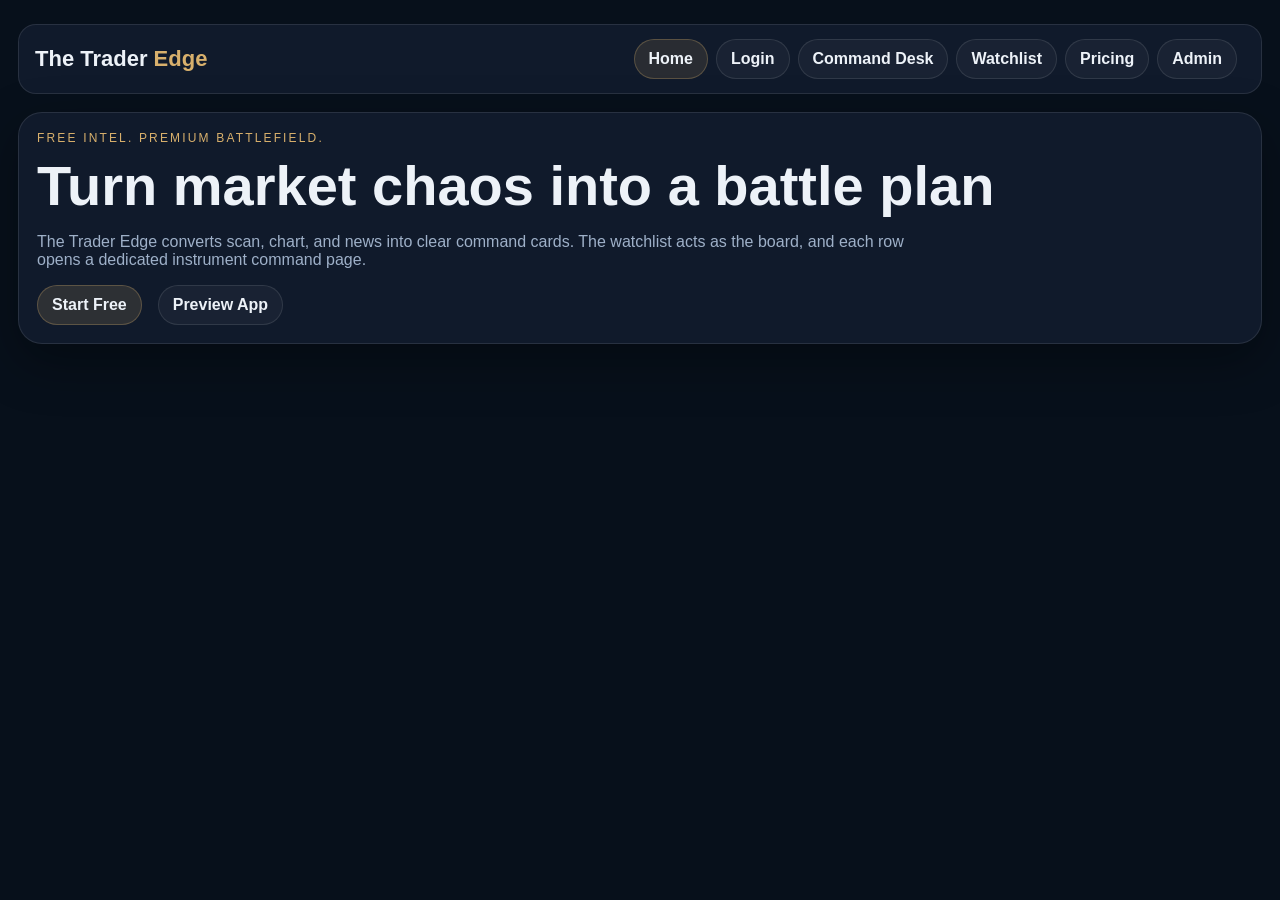
==== commit 7e94d07b: "Redesign admin upload flow and add clickable asset command pages" ====
--- a/index.html
+++ b/index.html
@@ -1 +1,8 @@
-<!doctype html><html><head><meta charset="utf-8"><meta name="viewport" content="width=device-width,initial-scale=1"><title>The Trader Edge</title><link rel="stylesheet" href="assets/styles.css"><script src="assets/app.js"></script></head><body><div class="wrap"><script>document.write(nav("Home"))</script><section class="hero"><div class="eyebrow">Free Intel. Premium Battlefield.</div><h1>Turn market chaos into a battle plan</h1><p class="lead">The Trader Edge converts scan, chart, and news into clear command cards.</p><div class="actions"><a class="btn primary" href="login.html">Start Free</a><a class="btn" href="dashboard.html">Preview App</a></div></section></div></body></html>+<!doctype html><html><head><meta charset="utf-8"><meta name="viewport" content="width=device-width,initial-scale=1"><title>The Trader Edge</title><link rel="stylesheet" href="assets/styles.css"><script src="assets/app.js"></script></head><body><div class="wrap"><script>document.write(nav("Home"))</script>
+<section class="hero">
+  <div class="eyebrow">Free Intel. Premium Battlefield.</div>
+  <h1>Turn market chaos into a battle plan</h1>
+  <p class="lead">The Trader Edge converts scan, chart, and news into clear command cards. The watchlist acts as the board, and each row opens a dedicated instrument command page.</p>
+  <div class="actions"><a class="btn primary" href="login.html">Start Free</a><a class="btn" href="dashboard.html">Preview App</a></div>
+</section>
+</div></body></html>
--- a/assets/styles.css
+++ b/assets/styles.css
@@ -5,19 +5,18 @@
 .brand{font-weight:900;font-size:22px}.brand span{color:#d8b06c}
 .navlinks a,.btn{display:inline-block;padding:10px 14px;border:1px solid rgba(255,255,255,.1);border-radius:999px;color:#edf2f8;text-decoration:none;background:rgba(255,255,255,.04);margin-right:8px;font-weight:700;cursor:pointer}
 .btn.primary{background:rgba(216,176,108,.15);border-color:rgba(216,176,108,.28)} .btn.good{background:rgba(122,216,163,.12);border-color:rgba(122,216,163,.25)}
-.hero,.panel,.card,.preview{border:1px solid rgba(255,255,255,.1);border-radius:24px;background:#101a2b;box-shadow:0 18px 50px rgba(0,0,0,.35);padding:18px}
-h1,h2,h3{margin:0 0 10px;line-height:1.1} h1{font-size:56px} h2{font-size:28px}
+.hero,.panel,.card,.preview,.dropzone,.upload-card{border:1px solid rgba(255,255,255,.1);border-radius:24px;background:#101a2b;box-shadow:0 18px 50px rgba(0,0,0,.35);padding:18px}
+h1,h2,h3{margin:0 0 10px;line-height:1.1} h1{font-size:56px} h2{font-size:28px} h3{font-size:18px}
 .eyebrow{font-size:12px;letter-spacing:.18em;text-transform:uppercase;color:#d8b06c;margin-bottom:10px}
 .lead,.sub,.small,.note,label{color:#9eb0c8}.small{font-size:12px}
-.grid2{display:grid;grid-template-columns:1fr 1fr;gap:18px}.cards3{display:grid;grid-template-columns:repeat(3,1fr);gap:16px}
+.grid2{display:grid;grid-template-columns:1fr 1fr;gap:18px}.cards3{display:grid;grid-template-columns:repeat(3,1fr);gap:16px}.upload-grid{display:grid;grid-template-columns:repeat(3,1fr);gap:16px}
 .card{position:relative;overflow:hidden;min-height:760px}.card:before{content:'';position:absolute;inset:8px;border:1px solid rgba(255,255,255,.08);border-radius:18px;pointer-events:none}
 .intel{background:linear-gradient(180deg,#12253e,#0a121e)} .battle{background:linear-gradient(180deg,#2d1a0c,#0c0f1c)} .news{background:linear-gradient(180deg,#20160f,#0a111d)}
 .topline{display:flex;justify-content:space-between;gap:12px;align-items:flex-start}
 .tag,.pill{display:inline-flex;align-items:center;justify-content:center;gap:8px;padding:8px 12px;border-radius:999px;border:1px solid rgba(255,255,255,.1);font-weight:700}
 .buy{background:rgba(122,216,163,.15)} .sell{background:rgba(239,124,124,.14)} .mixed{background:rgba(226,180,107,.12)}
-.pricebox{border:1px solid rgba(255,255,255,.1);border-radius:16px;padding:10px 12px;background:rgba(255,255,255,.04);min-width:132px}
-.mini{font-size:11px;letter-spacing:.16em;text-transform:uppercase;color:#9eb0c8}.price{font-size:28px;font-weight:900;margin-top:6px}
-.symbol{font-family:Georgia,serif;font-size:48px;font-weight:700}.subtitle{font-size:15px;color:#9eb0c8}.statusrow,.actions,.watchlist-pills{display:flex;gap:8px;flex-wrap:wrap;margin-top:12px}
+.pricebox{border:1px solid rgba(255,255,255,.1);border-radius:16px;padding:10px 12px;background:rgba(255,255,255,.04);min-width:132px}.mini{font-size:11px;letter-spacing:.16em;text-transform:uppercase;color:#9eb0c8}.price{font-size:28px;font-weight:900;margin-top:6px}
+.symbol{font-family:Georgia,serif;font-size:48px;font-weight:700}.subtitle{font-size:15px;color:#9eb0c8}.statusrow,.actions,.watchlist-pills,.kickers{display:flex;gap:8px;flex-wrap:wrap;margin-top:12px}
 .box,.tile,.battle-hero,.news-hero,.intel-summary,.immediate,.level-card{margin-top:14px;border:1px solid rgba(255,255,255,.1);border-radius:18px;padding:14px;background:rgba(255,255,255,.03)}
 .read{font-size:54px;font-weight:900;line-height:1}.stats2,.tile-grid,.battle-levels{display:grid;grid-template-columns:1fr 1fr;gap:12px;margin-top:14px}
 .scanrow{display:grid;grid-template-columns:130px 1fr;gap:12px;align-items:center;padding:10px 0;border-bottom:1px solid rgba(255,255,255,.08)} .scanrow:last-child{border-bottom:none}
@@ -28,9 +27,14 @@
 .label{position:absolute;right:10px;padding:5px 9px;border-radius:10px;background:rgba(0,0,0,.42);border:1px solid rgba(255,255,255,.12);font-size:12px}.ls{top:28px}.lz{top:102px}.ll{top:135px}.lt{top:243px}.lf{top:171px}.route{position:absolute;left:58%;top:160px;font-size:62px;color:#d8b06c;transform:rotate(90deg)}
 .field{display:grid;gap:8px;margin-top:12px} input,select{width:100%;padding:11px 12px;border-radius:12px;border:1px solid rgba(255,255,255,.1);background:rgba(255,255,255,.04);color:#edf2f8}
 .preview img{max-width:100%;border-radius:16px;border:1px solid rgba(255,255,255,.1)} .status{margin-top:12px;padding:12px 14px;border:1px solid rgba(255,255,255,.1);border-radius:14px;background:rgba(255,255,255,.03)} .status.good{border-color:rgba(122,216,163,.25);background:rgba(122,216,163,.08)}
-.table-head,.admin-row,.watch-head,.wrow{display:grid;gap:10px;align-items:center}.table-head,.admin-row{grid-template-columns:1fr 1.1fr .95fr .75fr .65fr .65fr .65fr .8fr .85fr .8fr .55fr}.watch-head,.wrow{grid-template-columns:1.4fr .85fr .7fr 1fr .8fr .9fr .7fr}
+.table-head,.admin-row,.watch-head,.wrow{display:grid;gap:10px;align-items:center}.table-head,.admin-row{grid-template-columns:1fr 1.1fr .95fr .75fr .65fr .65fr .65fr .8fr .85fr .8fr .55fr}.watch-head,.wrow{grid-template-columns:1.7fr .85fr .7fr 1fr .8fr .9fr .7fr}
 .table-head,.watch-head{padding:12px 14px;border:1px solid rgba(255,255,255,.08);border-radius:16px;background:rgba(255,255,255,.05);font-weight:800;margin-top:12px}.admin-row,.wrow{padding:12px 14px;border:1px solid rgba(255,255,255,.08);border-radius:16px;background:rgba(255,255,255,.03);margin-top:10px}
+.wrow.clickable{cursor:pointer;transition:transform .15s ease, border-color .15s ease}.wrow.clickable:hover{transform:translateY(-1px);border-color:rgba(216,176,108,.28)}
 .row-tools{display:flex;gap:8px;justify-content:flex-end}.icon-btn{padding:8px 10px;border-radius:10px;border:1px solid rgba(255,255,255,.1);background:rgba(255,255,255,.04);color:#edf2f8;cursor:pointer}
 .section-title{display:flex;justify-content:space-between;align-items:end;gap:12px;margin-top:22px}
-@media(max-width:1100px){.grid2,.cards3,.stats2,.tile-grid,.battle-levels{grid-template-columns:1fr}}
-@media(max-width:980px){.table-head,.watch-head{display:none}.admin-row,.wrow{grid-template-columns:1fr 1fr;gap:8px}}+.dropzone{display:grid;gap:10px;min-height:210px;align-content:start}.dropzone strong{font-size:20px}.dropzone input{background:none;border:none;padding:0}.last-file{margin-top:8px;padding:10px 12px;border-radius:14px;background:rgba(255,255,255,.03);border:1px solid rgba(255,255,255,.08)}
+.publish-bar{display:flex;justify-content:space-between;align-items:center;gap:16px;flex-wrap:wrap;margin-top:18px}
+.hidden{display:none!important}
+.hero p{max-width:900px}
+@media(max-width:1100px){.grid2,.cards3,.stats2,.tile-grid,.battle-levels,.upload-grid{grid-template-columns:1fr}}
+@media(max-width:980px){.table-head,.watch-head{display:none}.admin-row,.wrow{grid-template-columns:1fr 1fr;gap:8px}}
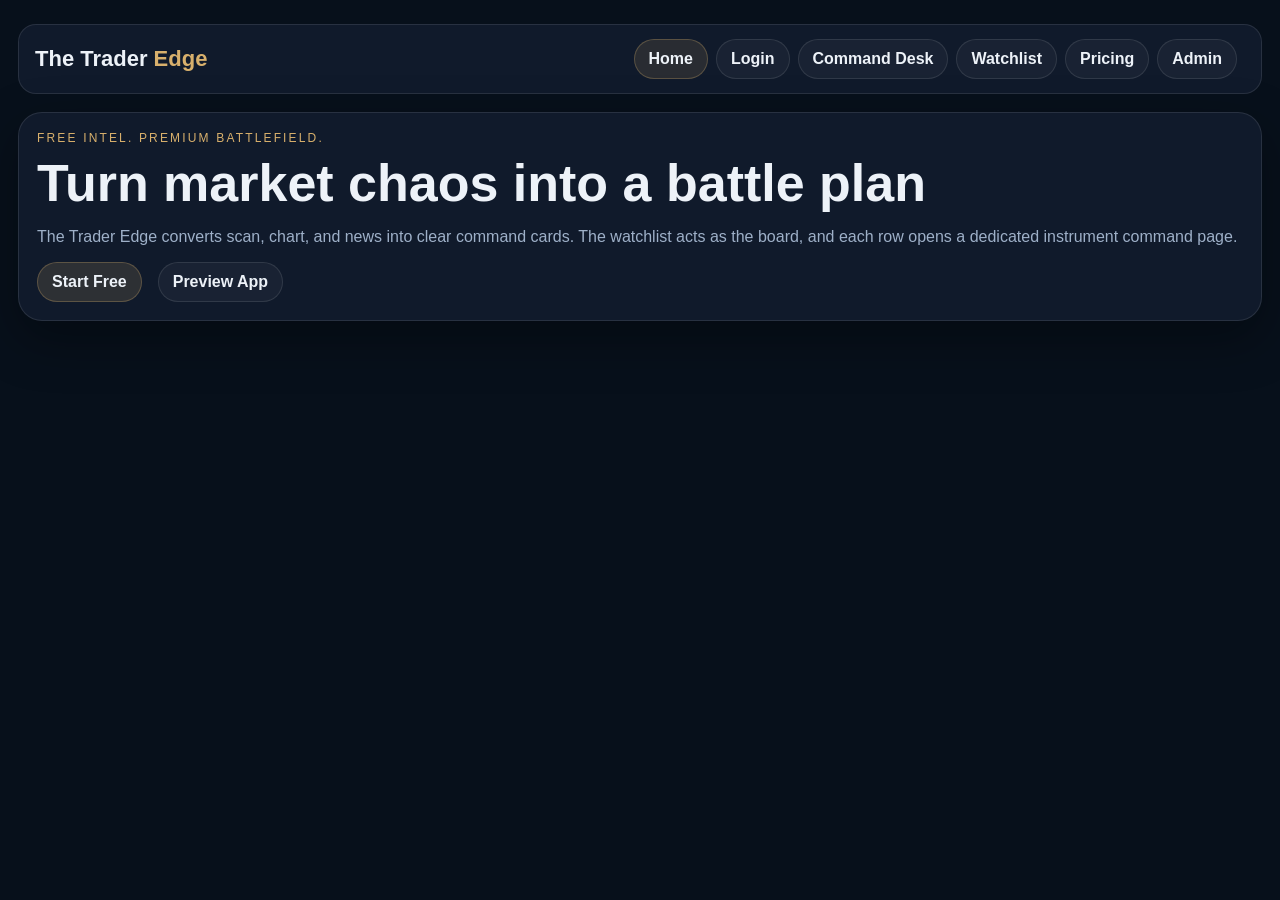
==== commit fd69ce9a: "Restore one complete matched package across app" ====
--- a/index.html
+++ b/index.html
@@ -1,8 +1 @@
-<!doctype html><html><head><meta charset="utf-8"><meta name="viewport" content="width=device-width,initial-scale=1"><title>The Trader Edge</title><link rel="stylesheet" href="assets/styles.css"><script src="assets/app.js"></script></head><body><div class="wrap"><script>document.write(nav("Home"))</script>
-<section class="hero">
-  <div class="eyebrow">Free Intel. Premium Battlefield.</div>
-  <h1>Turn market chaos into a battle plan</h1>
-  <p class="lead">The Trader Edge converts scan, chart, and news into clear command cards. The watchlist acts as the board, and each row opens a dedicated instrument command page.</p>
-  <div class="actions"><a class="btn primary" href="login.html">Start Free</a><a class="btn" href="dashboard.html">Preview App</a></div>
-</section>
-</div></body></html>+<!doctype html><html><head><meta charset="utf-8"><meta name="viewport" content="width=device-width,initial-scale=1"><title>The Trader Edge</title><link rel="stylesheet" href="assets/styles.css"><script src="assets/app.js"></script></head><body><div class="wrap"><script>document.write(nav("Home"))</script><div class="panel"><div class="eyebrow">Free Intel. Premium Battlefield.</div><h1>Turn market chaos into a battle plan</h1><p class="lead">The Trader Edge converts scan, chart, and news into clear command cards. The watchlist acts as the board, and each row opens a dedicated instrument command page.</p><div class="actions"><a class="btn primary" href="login.html">Start Free</a><a class="btn" href="dashboard.html">Preview App</a></div></div></div></body></html>
--- a/assets/styles.css
+++ b/assets/styles.css
@@ -5,36 +5,54 @@
 .brand{font-weight:900;font-size:22px}.brand span{color:#d8b06c}
 .navlinks a,.btn{display:inline-block;padding:10px 14px;border:1px solid rgba(255,255,255,.1);border-radius:999px;color:#edf2f8;text-decoration:none;background:rgba(255,255,255,.04);margin-right:8px;font-weight:700;cursor:pointer}
 .btn.primary{background:rgba(216,176,108,.15);border-color:rgba(216,176,108,.28)} .btn.good{background:rgba(122,216,163,.12);border-color:rgba(122,216,163,.25)}
-.hero,.panel,.card,.preview,.dropzone,.upload-card{border:1px solid rgba(255,255,255,.1);border-radius:24px;background:#101a2b;box-shadow:0 18px 50px rgba(0,0,0,.35);padding:18px}
-h1,h2,h3{margin:0 0 10px;line-height:1.1} h1{font-size:56px} h2{font-size:28px} h3{font-size:18px}
+.panel,.card,.upload-card,.tier,.box,.tile,.level-card{border:1px solid rgba(255,255,255,.1);border-radius:24px;background:#101a2b;box-shadow:0 18px 50px rgba(0,0,0,.35);padding:18px}
+h1,h2,h3{margin:0 0 10px;line-height:1.1} h1{font-size:52px} h2{font-size:30px} h3{font-size:20px}
 .eyebrow{font-size:12px;letter-spacing:.18em;text-transform:uppercase;color:#d8b06c;margin-bottom:10px}
-.lead,.sub,.small,.note,label{color:#9eb0c8}.small{font-size:12px}
-.grid2{display:grid;grid-template-columns:1fr 1fr;gap:18px}.cards3{display:grid;grid-template-columns:repeat(3,1fr);gap:16px}.upload-grid{display:grid;grid-template-columns:repeat(3,1fr);gap:16px}
-.card{position:relative;overflow:hidden;min-height:760px}.card:before{content:'';position:absolute;inset:8px;border:1px solid rgba(255,255,255,.08);border-radius:18px;pointer-events:none}
-.intel{background:linear-gradient(180deg,#12253e,#0a121e)} .battle{background:linear-gradient(180deg,#2d1a0c,#0c0f1c)} .news{background:linear-gradient(180deg,#20160f,#0a111d)}
+.lead,.sub,.small,.note{color:#9eb0c8}.small{font-size:12px}
+.grid2{display:grid;grid-template-columns:1fr 1fr;gap:18px}
+.grid3{display:grid;grid-template-columns:repeat(3,1fr);gap:18px}
+.cards3{display:grid;grid-template-columns:repeat(3,1fr);gap:16px}
+.upload-grid{display:grid;grid-template-columns:repeat(3,1fr);gap:16px}
+.card{position:relative;overflow:hidden;min-height:760px}
+.card:before{content:'';position:absolute;inset:8px;border:1px solid rgba(255,255,255,.08);border-radius:18px;pointer-events:none}
+.intel{background:linear-gradient(180deg,#12253e,#0a121e)} .battle{background:linear-gradient(180deg,#2d1a0c,#0c0f1c)} .news{background:linear-gradient(180deg,#20160f,#0a111d)} .plus{background:linear-gradient(180deg,#1f1532,#0b1020)}
 .topline{display:flex;justify-content:space-between;gap:12px;align-items:flex-start}
 .tag,.pill{display:inline-flex;align-items:center;justify-content:center;gap:8px;padding:8px 12px;border-radius:999px;border:1px solid rgba(255,255,255,.1);font-weight:700}
-.buy{background:rgba(122,216,163,.15)} .sell{background:rgba(239,124,124,.14)} .mixed{background:rgba(226,180,107,.12)}
-.pricebox{border:1px solid rgba(255,255,255,.1);border-radius:16px;padding:10px 12px;background:rgba(255,255,255,.04);min-width:132px}.mini{font-size:11px;letter-spacing:.16em;text-transform:uppercase;color:#9eb0c8}.price{font-size:28px;font-weight:900;margin-top:6px}
-.symbol{font-family:Georgia,serif;font-size:48px;font-weight:700}.subtitle{font-size:15px;color:#9eb0c8}.statusrow,.actions,.watchlist-pills,.kickers{display:flex;gap:8px;flex-wrap:wrap;margin-top:12px}
-.box,.tile,.battle-hero,.news-hero,.intel-summary,.immediate,.level-card{margin-top:14px;border:1px solid rgba(255,255,255,.1);border-radius:18px;padding:14px;background:rgba(255,255,255,.03)}
-.read{font-size:54px;font-weight:900;line-height:1}.stats2,.tile-grid,.battle-levels{display:grid;grid-template-columns:1fr 1fr;gap:12px;margin-top:14px}
-.scanrow{display:grid;grid-template-columns:130px 1fr;gap:12px;align-items:center;padding:10px 0;border-bottom:1px solid rgba(255,255,255,.08)} .scanrow:last-child{border-bottom:none}
+.buy{background:rgba(122,216,163,.15)} .sell{background:rgba(239,124,124,.14)} .mixed{background:rgba(226,180,107,.12)} .pluspill{background:rgba(173,133,255,.15)}
+.pricebox{border:1px solid rgba(255,255,255,.1);border-radius:16px;padding:10px 12px;background:rgba(255,255,255,.04);min-width:132px}
+.mini{font-size:11px;letter-spacing:.16em;text-transform:uppercase;color:#9eb0c8}.price{font-size:28px;font-weight:900;margin-top:6px}
+.symbol{font-family:Georgia,serif;font-size:42px;font-weight:700}.subtitle{font-size:15px;color:#9eb0c8}
+.statusrow,.actions,.watchlist-pills{display:flex;gap:8px;flex-wrap:wrap;margin-top:12px}
+.box,.tile,.level-card{margin-top:14px;border-radius:18px;padding:14px;background:rgba(255,255,255,.03)}
+.tile-grid,.battle-levels,.stats2{display:grid;grid-template-columns:1fr 1fr;gap:12px;margin-top:14px}
+.scanrow{display:grid;grid-template-columns:140px 1fr;gap:12px;align-items:center;padding:10px 0;border-bottom:1px solid rgba(255,255,255,.08)} .scanrow:last-child{border-bottom:none}
 .blocks{display:flex;gap:6px}.block{width:18px;height:18px;border-radius:4px;border:1px solid rgba(255,255,255,.12)} .green{background:#7ad8a3}.red{background:#ef7c7c}.yellow{background:#e2b46b}
 .arrow-up,.arrow-down{font-size:28px;font-weight:900}.arrow-up{color:#7ad8a3}.arrow-down{color:#ef7c7c}
-.chart{margin-top:14px;height:300px;border:1px solid rgba(255,255,255,.1);border-radius:18px;position:relative;overflow:hidden;background:repeating-linear-gradient(to bottom, transparent, transparent 36px, rgba(255,255,255,.05) 37px),repeating-linear-gradient(to right, transparent, transparent 46px, rgba(255,255,255,.04) 47px)}
-.zone{position:absolute;left:52%;width:35%;top:72px;height:84px;border:1px solid rgba(255,219,155,.45);background:rgba(255,210,130,.14);border-radius:10px}.line{position:absolute;left:0;right:0;border-top:2px dashed rgba(255,255,255,.2)} .stop{top:42px;border-top-color:#ef7c7c}.live{top:148px;border-top-color:#fff}.target{top:256px;border-top-color:#d8b06c}.fpv{top:184px;border-top-color:#7eb6ff}
-.label{position:absolute;right:10px;padding:5px 9px;border-radius:10px;background:rgba(0,0,0,.42);border:1px solid rgba(255,255,255,.12);font-size:12px}.ls{top:28px}.lz{top:102px}.ll{top:135px}.lt{top:243px}.lf{top:171px}.route{position:absolute;left:58%;top:160px;font-size:62px;color:#d8b06c;transform:rotate(90deg)}
-.field{display:grid;gap:8px;margin-top:12px} input,select{width:100%;padding:11px 12px;border-radius:12px;border:1px solid rgba(255,255,255,.1);background:rgba(255,255,255,.04);color:#edf2f8}
-.preview img{max-width:100%;border-radius:16px;border:1px solid rgba(255,255,255,.1)} .status{margin-top:12px;padding:12px 14px;border:1px solid rgba(255,255,255,.1);border-radius:14px;background:rgba(255,255,255,.03)} .status.good{border-color:rgba(122,216,163,.25);background:rgba(122,216,163,.08)}
-.table-head,.admin-row,.watch-head,.wrow{display:grid;gap:10px;align-items:center}.table-head,.admin-row{grid-template-columns:1fr 1.1fr .95fr .75fr .65fr .65fr .65fr .8fr .85fr .8fr .55fr}.watch-head,.wrow{grid-template-columns:1.7fr .85fr .7fr 1fr .8fr .9fr .7fr}
-.table-head,.watch-head{padding:12px 14px;border:1px solid rgba(255,255,255,.08);border-radius:16px;background:rgba(255,255,255,.05);font-weight:800;margin-top:12px}.admin-row,.wrow{padding:12px 14px;border:1px solid rgba(255,255,255,.08);border-radius:16px;background:rgba(255,255,255,.03);margin-top:10px}
-.wrow.clickable{cursor:pointer;transition:transform .15s ease, border-color .15s ease}.wrow.clickable:hover{transform:translateY(-1px);border-color:rgba(216,176,108,.28)}
+.chart{margin-top:14px;height:290px;border:1px solid rgba(255,255,255,.1);border-radius:18px;position:relative;overflow:hidden;background:repeating-linear-gradient(to bottom, transparent, transparent 36px, rgba(255,255,255,.05) 37px),repeating-linear-gradient(to right, transparent, transparent 46px, rgba(255,255,255,.04) 47px)}
+.zone{position:absolute;left:56%;width:28%;top:34px;height:110px;border:1px solid rgba(255,219,155,.45);background:rgba(255,210,130,.14);border-radius:10px}
+.line{position:absolute;left:0;right:0;border-top:2px dashed rgba(255,255,255,.2)} .stop{top:18px;border-top-color:#ef7c7c}.live{top:120px;border-top-color:#fff}.target{top:210px;border-top-color:#d8b06c}
+.label{position:absolute;right:10px;padding:5px 9px;border-radius:10px;background:rgba(0,0,0,.42);border:1px solid rgba(255,255,255,.12);font-size:12px}.ls{top:4px}.lz{top:72px}.ll{top:107px}.lt{top:197px}.route{position:absolute;left:61%;top:122px;font-size:60px;color:#d8b06c;transform:rotate(90deg)}
+.news-headline{font-size:34px;font-weight:900;line-height:1.05;color:#7eb6ff}
+.news-sub{color:#d8b06c;font-size:13px;letter-spacing:.12em;text-transform:uppercase}
+.field{display:grid;gap:8px;margin-top:12px}
+input,select{width:100%;padding:11px 12px;border-radius:12px;border:1px solid rgba(255,255,255,.1);background:rgba(255,255,255,.04);color:#edf2f8}
+.upload-card input[type=file]{padding:0;border:none;background:none}
+.last-file,.status{margin-top:12px;padding:12px 14px;border:1px solid rgba(255,255,255,.1);border-radius:14px;background:rgba(255,255,255,.03)}
+.status.good{border-color:rgba(122,216,163,.25);background:rgba(122,216,163,.08)}
+.preview{margin-top:12px;padding:12px;border:1px solid rgba(255,255,255,.08);border-radius:18px;background:rgba(255,255,255,.02)}
+.preview img{max-width:100%;border-radius:12px;border:1px solid rgba(255,255,255,.1)}
+.table-head,.admin-row,.watch-head,.wrow{display:grid;gap:10px;align-items:center}
+.table-head,.admin-row{grid-template-columns:1fr 1.1fr .95fr .75fr .65fr .65fr .65fr .8fr .85fr .8fr .55fr}
+.watch-head,.wrow{grid-template-columns:1.7fr .85fr .7fr 1fr .8fr .9fr .7fr}
+.table-head,.watch-head{padding:12px 14px;border:1px solid rgba(255,255,255,.08);border-radius:16px;background:rgba(255,255,255,.05);font-weight:800;margin-top:12px}
+.admin-row,.wrow{padding:12px 14px;border:1px solid rgba(255,255,255,.08);border-radius:16px;background:rgba(255,255,255,.03);margin-top:10px}
+.wrow.clickable{cursor:pointer;transition:transform .15s ease,border-color .15s ease}.wrow.clickable:hover{transform:translateY(-1px);border-color:rgba(216,176,108,.28)}
 .row-tools{display:flex;gap:8px;justify-content:flex-end}.icon-btn{padding:8px 10px;border-radius:10px;border:1px solid rgba(255,255,255,.1);background:rgba(255,255,255,.04);color:#edf2f8;cursor:pointer}
 .section-title{display:flex;justify-content:space-between;align-items:end;gap:12px;margin-top:22px}
-.dropzone{display:grid;gap:10px;min-height:210px;align-content:start}.dropzone strong{font-size:20px}.dropzone input{background:none;border:none;padding:0}.last-file{margin-top:8px;padding:10px 12px;border-radius:14px;background:rgba(255,255,255,.03);border:1px solid rgba(255,255,255,.08)}
-.publish-bar{display:flex;justify-content:space-between;align-items:center;gap:16px;flex-wrap:wrap;margin-top:18px}
 .hidden{display:none!important}
-.hero p{max-width:900px}
-@media(max-width:1100px){.grid2,.cards3,.stats2,.tile-grid,.battle-levels,.upload-grid{grid-template-columns:1fr}}
+.tier.highlight{border-color:rgba(173,133,255,.35);background:linear-gradient(180deg,#1f1532,#0b1020)}
+.tierprice{font-size:42px;font-weight:900}
+.checklist{display:grid;gap:10px;margin-top:14px}
+.check{padding:10px 12px;border:1px solid rgba(255,255,255,.08);border-radius:14px;background:rgba(255,255,255,.03)}
+@media(max-width:1100px){.grid2,.grid3,.cards3,.upload-grid,.tile-grid,.battle-levels,.stats2{grid-template-columns:1fr}}
 @media(max-width:980px){.table-head,.watch-head{display:none}.admin-row,.wrow{grid-template-columns:1fr 1fr;gap:8px}}
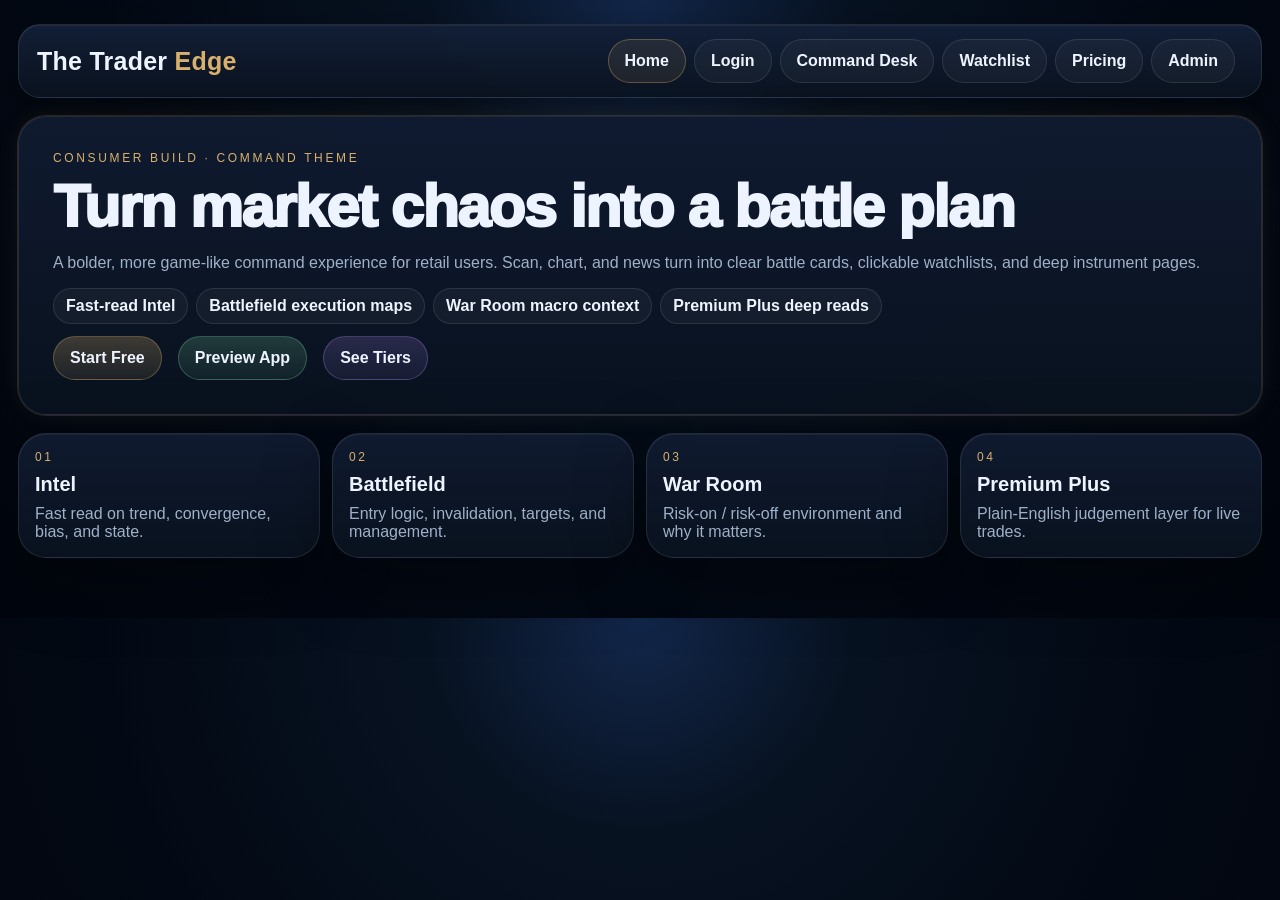
==== commit c09b663d: "Full game-effect app" ====
--- a/index.html
+++ b/index.html
@@ -1 +1,24 @@
-<!doctype html><html><head><meta charset="utf-8"><meta name="viewport" content="width=device-width,initial-scale=1"><title>The Trader Edge</title><link rel="stylesheet" href="assets/styles.css"><script src="assets/app.js"></script></head><body><div class="wrap"><script>document.write(nav("Home"))</script><div class="panel"><div class="eyebrow">Free Intel. Premium Battlefield.</div><h1>Turn market chaos into a battle plan</h1><p class="lead">The Trader Edge converts scan, chart, and news into clear command cards. The watchlist acts as the board, and each row opens a dedicated instrument command page.</p><div class="actions"><a class="btn primary" href="login.html">Start Free</a><a class="btn" href="dashboard.html">Preview App</a></div></div></div></body></html>+<!doctype html><html><head><meta charset="utf-8"><meta name="viewport" content="width=device-width,initial-scale=1"><title>The Trader Edge</title><link rel="stylesheet" href="assets/styles.css"><script src="assets/app.js"></script></head><body><div class="wrap"><script>document.write(nav("Home"))</script>
+<div class="hero big glow">
+  <div class="eyebrow">Consumer build · command theme</div>
+  <h1>Turn market chaos into a battle plan</h1>
+  <p class="lead">A bolder, more game-like command experience for retail users. Scan, chart, and news turn into clear battle cards, clickable watchlists, and deep instrument pages.</p>
+  <div class="kickers">
+    <span class="kicker">Fast-read Intel</span>
+    <span class="kicker">Battlefield execution maps</span>
+    <span class="kicker">War Room macro context</span>
+    <span class="kicker">Premium Plus deep reads</span>
+  </div>
+  <div class="actions">
+    <a class="btn primary" href="login.html">Start Free</a>
+    <a class="btn good" href="dashboard.html">Preview App</a>
+    <a class="btn purple" href="pricing.html">See Tiers</a>
+  </div>
+</div>
+<div class="grid4" style="margin-top:18px">
+  <div class="feature"><div class="eyebrow">01</div><h3>Intel</h3><div class="note">Fast read on trend, convergence, bias, and state.</div></div>
+  <div class="feature"><div class="eyebrow">02</div><h3>Battlefield</h3><div class="note">Entry logic, invalidation, targets, and management.</div></div>
+  <div class="feature"><div class="eyebrow">03</div><h3>War Room</h3><div class="note">Risk-on / risk-off environment and why it matters.</div></div>
+  <div class="feature"><div class="eyebrow">04</div><h3>Premium Plus</h3><div class="note">Plain-English judgement layer for live trades.</div></div>
+</div>
+</div></body></html>
--- a/assets/styles.css
+++ b/assets/styles.css
@@ -1,58 +1,128 @@
 
-body{margin:0;font-family:Inter,Arial,sans-serif;background:#07101b;color:#edf2f8}
-.wrap{max-width:1480px;margin:0 auto;padding:24px 18px 56px}
-.topnav{display:flex;justify-content:space-between;align-items:center;gap:16px;flex-wrap:wrap;margin-bottom:18px;padding:14px 16px;border:1px solid rgba(255,255,255,.1);border-radius:18px;background:#101a2b}
-.brand{font-weight:900;font-size:22px}.brand span{color:#d8b06c}
-.navlinks a,.btn{display:inline-block;padding:10px 14px;border:1px solid rgba(255,255,255,.1);border-radius:999px;color:#edf2f8;text-decoration:none;background:rgba(255,255,255,.04);margin-right:8px;font-weight:700;cursor:pointer}
-.btn.primary{background:rgba(216,176,108,.15);border-color:rgba(216,176,108,.28)} .btn.good{background:rgba(122,216,163,.12);border-color:rgba(122,216,163,.25)}
-.panel,.card,.upload-card,.tier,.box,.tile,.level-card{border:1px solid rgba(255,255,255,.1);border-radius:24px;background:#101a2b;box-shadow:0 18px 50px rgba(0,0,0,.35);padding:18px}
-h1,h2,h3{margin:0 0 10px;line-height:1.1} h1{font-size:52px} h2{font-size:30px} h3{font-size:20px}
-.eyebrow{font-size:12px;letter-spacing:.18em;text-transform:uppercase;color:#d8b06c;margin-bottom:10px}
-.lead,.sub,.small,.note{color:#9eb0c8}.small{font-size:12px}
+:root{
+  --bg:#040b16;
+  --bg2:#091528;
+  --panel:#0f1b31;
+  --panel2:#12203a;
+  --line:rgba(255,255,255,.10);
+  --text:#eef4ff;
+  --muted:#9fb0c8;
+  --gold:#d8b06c;
+  --green:#7ad8a3;
+  --red:#ef7c7c;
+  --yellow:#e2b46b;
+  --purple:#b392ff;
+}
+*{box-sizing:border-box}
+html,body{margin:0;padding:0;background:radial-gradient(circle at top center,#13274b 0,#071221 24%,#030914 60%,#01050d 100%);color:var(--text);font-family:Inter,Arial,sans-serif}
+a{color:inherit}
+.wrap{max-width:1520px;margin:0 auto;padding:24px 18px 60px}
+.topnav{display:flex;justify-content:space-between;align-items:center;gap:16px;flex-wrap:wrap;margin-bottom:18px;padding:14px 18px;border:1px solid var(--line);border-radius:22px;background:linear-gradient(180deg,rgba(19,32,56,.95),rgba(10,18,31,.96));box-shadow:0 22px 70px rgba(0,0,0,.38), inset 0 1px 0 rgba(255,255,255,.06)}
+.brand{font-weight:900;font-size:25px;letter-spacing:.01em}
+.brand span{color:var(--gold)}
+.navlinks a,.btn{
+  display:inline-flex;align-items:center;justify-content:center;
+  min-height:44px;padding:10px 16px;border:1px solid var(--line);border-radius:999px;
+  color:var(--text);text-decoration:none;background:rgba(255,255,255,.04);font-weight:800;
+  margin-right:8px;cursor:pointer;transition:transform .15s ease, border-color .15s ease, background .15s ease
+}
+.navlinks a:hover,.btn:hover{transform:translateY(-1px);border-color:rgba(216,176,108,.34);background:rgba(216,176,108,.09)}
+.btn.primary{background:linear-gradient(180deg,rgba(216,176,108,.25),rgba(216,176,108,.10));border-color:rgba(216,176,108,.32)}
+.btn.good{background:linear-gradient(180deg,rgba(122,216,163,.20),rgba(122,216,163,.08));border-color:rgba(122,216,163,.30)}
+.btn.purple{background:linear-gradient(180deg,rgba(179,146,255,.18),rgba(179,146,255,.08));border-color:rgba(179,146,255,.28)}
+.hero,.panel,.card,.upload-card,.tier,.box,.mini-panel,.level-card,.feature,.step{
+  border:1px solid var(--line);border-radius:28px;background:linear-gradient(180deg,rgba(16,27,49,.96),rgba(9,18,31,.96));
+  box-shadow:0 22px 70px rgba(0,0,0,.38), inset 0 1px 0 rgba(255,255,255,.05);
+  padding:20px
+}
+.hero{padding:26px}
+.hero.big{padding:34px}
+h1,h2,h3{margin:0 0 10px;line-height:1.05}
+h1{font-size:60px;font-weight:950;letter-spacing:-.03em}
+h2{font-size:32px;font-weight:900}
+h3{font-size:20px;font-weight:900}
+.eyebrow{font-size:12px;letter-spacing:.22em;text-transform:uppercase;color:var(--gold);margin-bottom:10px}
+.lead,.sub,.small,.note{color:var(--muted)}
+.small{font-size:12px}
+.kickers,.actions,.statusrow,.watchlist-pills{display:flex;gap:8px;flex-wrap:wrap;margin-top:12px}
+.kicker,.pill,.tag{
+  display:inline-flex;align-items:center;justify-content:center;gap:8px;
+  padding:8px 12px;border-radius:999px;border:1px solid var(--line);font-weight:800;
+  background:rgba(255,255,255,.04)
+}
+.buy{background:rgba(122,216,163,.15)} .sell{background:rgba(239,124,124,.14)} .mixed{background:rgba(226,180,107,.14)} .pluspill{background:rgba(179,146,255,.16)}
 .grid2{display:grid;grid-template-columns:1fr 1fr;gap:18px}
 .grid3{display:grid;grid-template-columns:repeat(3,1fr);gap:18px}
+.grid4{display:grid;grid-template-columns:repeat(4,1fr);gap:12px}
 .cards3{display:grid;grid-template-columns:repeat(3,1fr);gap:16px}
+.cards2{display:grid;grid-template-columns:1.02fr 1.12fr;gap:18px}
 .upload-grid{display:grid;grid-template-columns:repeat(3,1fr);gap:16px}
-.card{position:relative;overflow:hidden;min-height:760px}
-.card:before{content:'';position:absolute;inset:8px;border:1px solid rgba(255,255,255,.08);border-radius:18px;pointer-events:none}
-.intel{background:linear-gradient(180deg,#12253e,#0a121e)} .battle{background:linear-gradient(180deg,#2d1a0c,#0c0f1c)} .news{background:linear-gradient(180deg,#20160f,#0a111d)} .plus{background:linear-gradient(180deg,#1f1532,#0b1020)}
+.card{position:relative;overflow:hidden;min-height:860px}
+.card::before{
+  content:"";position:absolute;inset:10px;border:1px solid rgba(255,255,255,.08);border-radius:22px;pointer-events:none
+}
+.intel{background:radial-gradient(circle at top right,rgba(106,160,255,.18),transparent 22%),linear-gradient(180deg,#152949,#091320)}
+.battle{background:radial-gradient(circle at top right,rgba(216,176,108,.18),transparent 24%),linear-gradient(180deg,#321d0e,#0b111d)}
+.news{background:radial-gradient(circle at top right,rgba(216,176,108,.10),transparent 24%),linear-gradient(180deg,#24170e,#09111d)}
+.plus{background:radial-gradient(circle at top right,rgba(179,146,255,.18),transparent 24%),linear-gradient(180deg,#201437,#0a101d)}
 .topline{display:flex;justify-content:space-between;gap:12px;align-items:flex-start}
-.tag,.pill{display:inline-flex;align-items:center;justify-content:center;gap:8px;padding:8px 12px;border-radius:999px;border:1px solid rgba(255,255,255,.1);font-weight:700}
-.buy{background:rgba(122,216,163,.15)} .sell{background:rgba(239,124,124,.14)} .mixed{background:rgba(226,180,107,.12)} .pluspill{background:rgba(173,133,255,.15)}
-.pricebox{border:1px solid rgba(255,255,255,.1);border-radius:16px;padding:10px 12px;background:rgba(255,255,255,.04);min-width:132px}
-.mini{font-size:11px;letter-spacing:.16em;text-transform:uppercase;color:#9eb0c8}.price{font-size:28px;font-weight:900;margin-top:6px}
-.symbol{font-family:Georgia,serif;font-size:42px;font-weight:700}.subtitle{font-size:15px;color:#9eb0c8}
-.statusrow,.actions,.watchlist-pills{display:flex;gap:8px;flex-wrap:wrap;margin-top:12px}
-.box,.tile,.level-card{margin-top:14px;border-radius:18px;padding:14px;background:rgba(255,255,255,.03)}
+.pricebox{border:1px solid var(--line);border-radius:18px;padding:10px 12px;background:rgba(255,255,255,.04);min-width:150px}
+.mini{font-size:11px;letter-spacing:.18em;text-transform:uppercase;color:var(--muted)}
+.price{font-size:30px;font-weight:950;margin-top:6px}
+.symbol{font-family:Georgia,serif;font-size:52px;font-weight:700}
+.subtitle{font-size:15px;color:var(--muted)}
+.hero-note{font-size:36px;font-weight:950;line-height:1.02}
+.box,.mini-panel,.level-card,.tile{margin-top:14px;border-radius:20px;padding:14px;background:rgba(255,255,255,.03)}
 .tile-grid,.battle-levels,.stats2{display:grid;grid-template-columns:1fr 1fr;gap:12px;margin-top:14px}
-.scanrow{display:grid;grid-template-columns:140px 1fr;gap:12px;align-items:center;padding:10px 0;border-bottom:1px solid rgba(255,255,255,.08)} .scanrow:last-child{border-bottom:none}
-.blocks{display:flex;gap:6px}.block{width:18px;height:18px;border-radius:4px;border:1px solid rgba(255,255,255,.12)} .green{background:#7ad8a3}.red{background:#ef7c7c}.yellow{background:#e2b46b}
-.arrow-up,.arrow-down{font-size:28px;font-weight:900}.arrow-up{color:#7ad8a3}.arrow-down{color:#ef7c7c}
-.chart{margin-top:14px;height:290px;border:1px solid rgba(255,255,255,.1);border-radius:18px;position:relative;overflow:hidden;background:repeating-linear-gradient(to bottom, transparent, transparent 36px, rgba(255,255,255,.05) 37px),repeating-linear-gradient(to right, transparent, transparent 46px, rgba(255,255,255,.04) 47px)}
-.zone{position:absolute;left:56%;width:28%;top:34px;height:110px;border:1px solid rgba(255,219,155,.45);background:rgba(255,210,130,.14);border-radius:10px}
-.line{position:absolute;left:0;right:0;border-top:2px dashed rgba(255,255,255,.2)} .stop{top:18px;border-top-color:#ef7c7c}.live{top:120px;border-top-color:#fff}.target{top:210px;border-top-color:#d8b06c}
-.label{position:absolute;right:10px;padding:5px 9px;border-radius:10px;background:rgba(0,0,0,.42);border:1px solid rgba(255,255,255,.12);font-size:12px}.ls{top:4px}.lz{top:72px}.ll{top:107px}.lt{top:197px}.route{position:absolute;left:61%;top:122px;font-size:60px;color:#d8b06c;transform:rotate(90deg)}
-.news-headline{font-size:34px;font-weight:900;line-height:1.05;color:#7eb6ff}
-.news-sub{color:#d8b06c;font-size:13px;letter-spacing:.12em;text-transform:uppercase}
+.scanrow{display:grid;grid-template-columns:150px 1fr;gap:12px;align-items:center;padding:11px 0;border-bottom:1px solid rgba(255,255,255,.08)}
+.scanrow:last-child{border-bottom:none}
+.blocks{display:flex;gap:6px}
+.block{width:18px;height:18px;border-radius:4px;border:1px solid rgba(255,255,255,.12)}
+.green{background:var(--green)} .red{background:var(--red)} .yellow{background:var(--yellow)}
+.arrow-up,.arrow-down{font-size:28px;font-weight:950}
+.arrow-up{color:var(--green)} .arrow-down{color:var(--red)}
+.chart{
+  margin-top:14px;height:330px;border:1px solid var(--line);border-radius:22px;position:relative;overflow:hidden;
+  background:repeating-linear-gradient(to bottom, transparent, transparent 36px, rgba(255,255,255,.05) 37px),
+             repeating-linear-gradient(to right, transparent, transparent 46px, rgba(255,255,255,.04) 47px)
+}
+.zone{position:absolute;left:55%;width:28%;top:42px;height:104px;border:1px solid rgba(255,219,155,.45);background:rgba(255,210,130,.14);border-radius:12px}
+.line{position:absolute;left:0;right:0;border-top:2px dashed rgba(255,255,255,.22)}
+.stop{top:20px;border-top-color:var(--red)} .live{top:144px;border-top-color:#fff} .target{top:240px;border-top-color:var(--gold)} .fpv{top:190px;border-top-color:#7eb6ff}
+.label{position:absolute;right:10px;padding:5px 9px;border-radius:10px;background:rgba(0,0,0,.42);border:1px solid rgba(255,255,255,.12);font-size:12px}
+.ls{top:5px}.lz{top:78px}.ll{top:130px}.lt{top:225px}.lf{top:176px}.route{position:absolute;left:62%;top:150px;font-size:64px;color:var(--gold);transform:rotate(90deg)}
+.callout{padding:14px 16px;border-radius:20px;border:1px solid rgba(216,176,108,.25);background:rgba(216,176,108,.08);margin-top:14px}
 .field{display:grid;gap:8px;margin-top:12px}
-input,select{width:100%;padding:11px 12px;border-radius:12px;border:1px solid rgba(255,255,255,.1);background:rgba(255,255,255,.04);color:#edf2f8}
+input,select,textarea{
+  width:100%;padding:11px 12px;border-radius:12px;border:1px solid var(--line);
+  background:rgba(255,255,255,.04);color:var(--text)
+}
 .upload-card input[type=file]{padding:0;border:none;background:none}
-.last-file,.status{margin-top:12px;padding:12px 14px;border:1px solid rgba(255,255,255,.1);border-radius:14px;background:rgba(255,255,255,.03)}
-.status.good{border-color:rgba(122,216,163,.25);background:rgba(122,216,163,.08)}
+.last-file,.status{margin-top:12px;padding:12px 14px;border:1px solid var(--line);border-radius:14px;background:rgba(255,255,255,.03)}
+.status.good{border-color:rgba(122,216,163,.28);background:rgba(122,216,163,.08)}
 .preview{margin-top:12px;padding:12px;border:1px solid rgba(255,255,255,.08);border-radius:18px;background:rgba(255,255,255,.02)}
 .preview img{max-width:100%;border-radius:12px;border:1px solid rgba(255,255,255,.1)}
 .table-head,.admin-row,.watch-head,.wrow{display:grid;gap:10px;align-items:center}
-.table-head,.admin-row{grid-template-columns:1fr 1.1fr .95fr .75fr .65fr .65fr .65fr .8fr .85fr .8fr .55fr}
-.watch-head,.wrow{grid-template-columns:1.7fr .85fr .7fr 1fr .8fr .9fr .7fr}
-.table-head,.watch-head{padding:12px 14px;border:1px solid rgba(255,255,255,.08);border-radius:16px;background:rgba(255,255,255,.05);font-weight:800;margin-top:12px}
-.admin-row,.wrow{padding:12px 14px;border:1px solid rgba(255,255,255,.08);border-radius:16px;background:rgba(255,255,255,.03);margin-top:10px}
-.wrow.clickable{cursor:pointer;transition:transform .15s ease,border-color .15s ease}.wrow.clickable:hover{transform:translateY(-1px);border-color:rgba(216,176,108,.28)}
-.row-tools{display:flex;gap:8px;justify-content:flex-end}.icon-btn{padding:8px 10px;border-radius:10px;border:1px solid rgba(255,255,255,.1);background:rgba(255,255,255,.04);color:#edf2f8;cursor:pointer}
+.table-head,.admin-row{grid-template-columns:1fr 1.05fr .9fr .72fr .6fr .6fr .6fr .78fr .8fr .75fr .5fr}
+.watch-head,.wrow{grid-template-columns:1.5fr .85fr .7fr 1fr .8fr .95fr .7fr}
+.table-head,.watch-head{
+  padding:12px 14px;border:1px solid rgba(255,255,255,.08);border-radius:16px;background:rgba(255,255,255,.05);
+  font-weight:900;margin-top:12px
+}
+.admin-row,.wrow{
+  padding:12px 14px;border:1px solid rgba(255,255,255,.08);border-radius:16px;background:rgba(255,255,255,.03);margin-top:10px
+}
+.wrow.clickable{cursor:pointer;transition:transform .15s ease,border-color .15s ease,background .15s ease}
+.wrow.clickable:hover{transform:translateY(-1px);border-color:rgba(216,176,108,.30);background:rgba(216,176,108,.06)}
+.row-tools{display:flex;gap:8px;justify-content:flex-end}
+.icon-btn{padding:8px 10px;border-radius:10px;border:1px solid var(--line);background:rgba(255,255,255,.04);color:var(--text);cursor:pointer}
 .section-title{display:flex;justify-content:space-between;align-items:end;gap:12px;margin-top:22px}
 .hidden{display:none!important}
-.tier.highlight{border-color:rgba(173,133,255,.35);background:linear-gradient(180deg,#1f1532,#0b1020)}
-.tierprice{font-size:42px;font-weight:900}
+.tier.highlight{border-color:rgba(179,146,255,.35);background:linear-gradient(180deg,#1f1532,#0b1020)}
+.tierprice{font-size:42px;font-weight:950}
 .checklist{display:grid;gap:10px;margin-top:14px}
 .check{padding:10px 12px;border:1px solid rgba(255,255,255,.08);border-radius:14px;background:rgba(255,255,255,.03)}
-@media(max-width:1100px){.grid2,.grid3,.cards3,.upload-grid,.tile-grid,.battle-levels,.stats2{grid-template-columns:1fr}}
-@media(max-width:980px){.table-head,.watch-head{display:none}.admin-row,.wrow{grid-template-columns:1fr 1fr;gap:8px}}
+.feature,.step{padding:16px}
+.glow{box-shadow:0 0 0 1px rgba(216,176,108,.16),0 0 24px rgba(216,176,108,.08)}
+@media(max-width:1180px){.grid2,.grid3,.grid4,.cards3,.cards2,.upload-grid,.tile-grid,.battle-levels,.stats2{grid-template-columns:1fr}}
+@media(max-width:980px){.table-head,.watch-head{display:none}.admin-row,.wrow{grid-template-columns:1fr 1fr;gap:8px} h1{font-size:44px}}
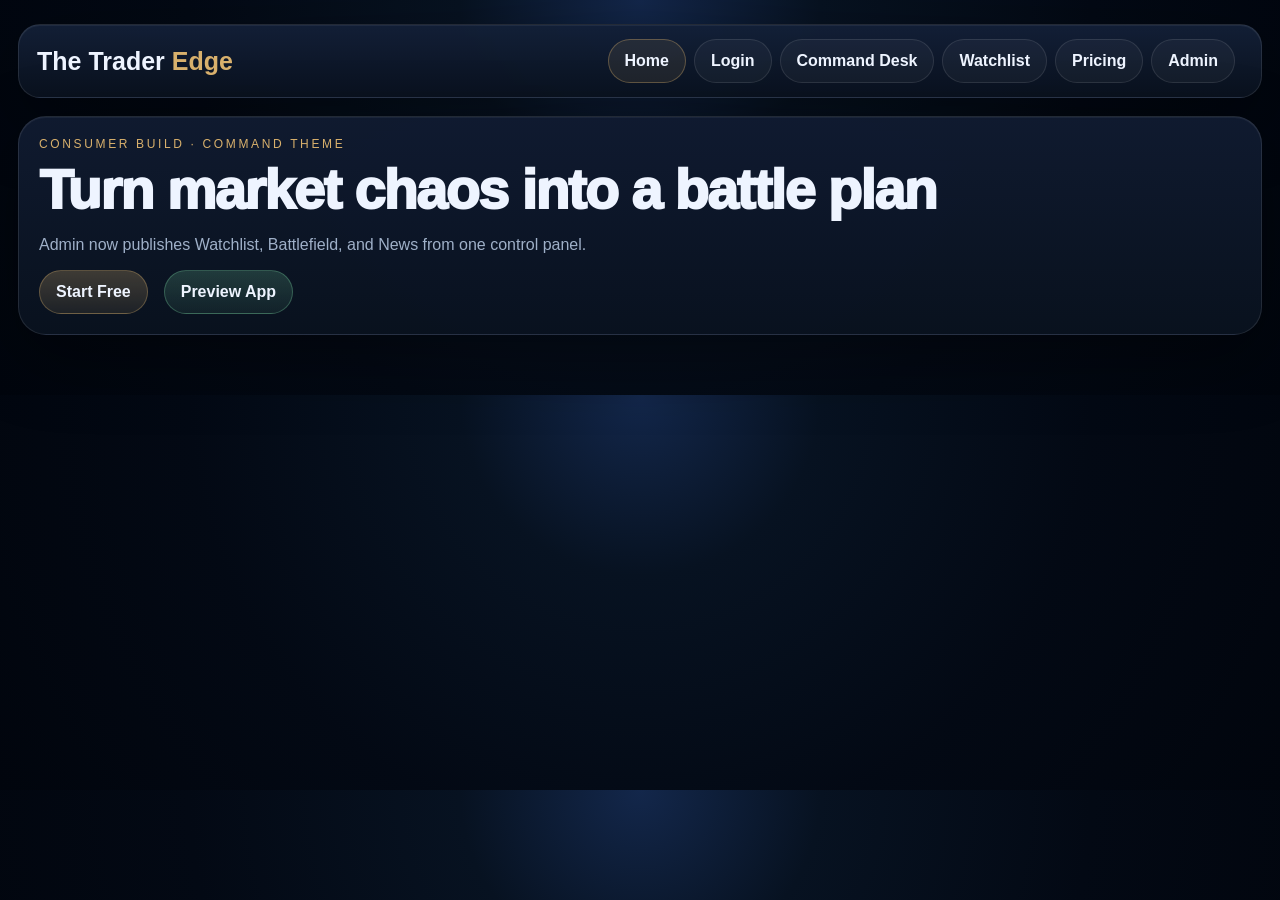
==== commit 3f03a7bd: "Build Admin Control Panel for Watchlist Battlefield and News publisher" ====
--- a/index.html
+++ b/index.html
@@ -1,24 +1,3 @@
 <!doctype html><html><head><meta charset="utf-8"><meta name="viewport" content="width=device-width,initial-scale=1"><title>The Trader Edge</title><link rel="stylesheet" href="assets/styles.css"><script src="assets/app.js"></script></head><body><div class="wrap"><script>document.write(nav("Home"))</script>
-<div class="hero big glow">
-  <div class="eyebrow">Consumer build · command theme</div>
-  <h1>Turn market chaos into a battle plan</h1>
-  <p class="lead">A bolder, more game-like command experience for retail users. Scan, chart, and news turn into clear battle cards, clickable watchlists, and deep instrument pages.</p>
-  <div class="kickers">
-    <span class="kicker">Fast-read Intel</span>
-    <span class="kicker">Battlefield execution maps</span>
-    <span class="kicker">War Room macro context</span>
-    <span class="kicker">Premium Plus deep reads</span>
-  </div>
-  <div class="actions">
-    <a class="btn primary" href="login.html">Start Free</a>
-    <a class="btn good" href="dashboard.html">Preview App</a>
-    <a class="btn purple" href="pricing.html">See Tiers</a>
-  </div>
-</div>
-<div class="grid4" style="margin-top:18px">
-  <div class="feature"><div class="eyebrow">01</div><h3>Intel</h3><div class="note">Fast read on trend, convergence, bias, and state.</div></div>
-  <div class="feature"><div class="eyebrow">02</div><h3>Battlefield</h3><div class="note">Entry logic, invalidation, targets, and management.</div></div>
-  <div class="feature"><div class="eyebrow">03</div><h3>War Room</h3><div class="note">Risk-on / risk-off environment and why it matters.</div></div>
-  <div class="feature"><div class="eyebrow">04</div><h3>Premium Plus</h3><div class="note">Plain-English judgement layer for live trades.</div></div>
-</div>
+<div class="panel"><div class="eyebrow">Consumer build · command theme</div><h1>Turn market chaos into a battle plan</h1><p class="lead">Admin now publishes Watchlist, Battlefield, and News from one control panel.</p><div class="actions"><a class="btn primary" href="login.html">Start Free</a><a class="btn good" href="dashboard.html">Preview App</a></div></div>
 </div></body></html>
--- a/assets/styles.css
+++ b/assets/styles.css
@@ -1,128 +1,24 @@
 
-:root{
-  --bg:#040b16;
-  --bg2:#091528;
-  --panel:#0f1b31;
-  --panel2:#12203a;
-  --line:rgba(255,255,255,.10);
-  --text:#eef4ff;
-  --muted:#9fb0c8;
-  --gold:#d8b06c;
-  --green:#7ad8a3;
-  --red:#ef7c7c;
-  --yellow:#e2b46b;
-  --purple:#b392ff;
-}
-*{box-sizing:border-box}
-html,body{margin:0;padding:0;background:radial-gradient(circle at top center,#13274b 0,#071221 24%,#030914 60%,#01050d 100%);color:var(--text);font-family:Inter,Arial,sans-serif}
-a{color:inherit}
+:root{--bg:#040b16;--panel:#0f1b31;--line:rgba(255,255,255,.10);--text:#eef4ff;--muted:#9fb0c8;--gold:#d8b06c;--green:#7ad8a3;--red:#ef7c7c;--yellow:#e2b46b;--purple:#b392ff}
+*{box-sizing:border-box}html,body{margin:0;background:radial-gradient(circle at top center,#13274b 0,#071221 24%,#030914 60%,#01050d 100%);color:var(--text);font-family:Inter,Arial,sans-serif}
 .wrap{max-width:1520px;margin:0 auto;padding:24px 18px 60px}
 .topnav{display:flex;justify-content:space-between;align-items:center;gap:16px;flex-wrap:wrap;margin-bottom:18px;padding:14px 18px;border:1px solid var(--line);border-radius:22px;background:linear-gradient(180deg,rgba(19,32,56,.95),rgba(10,18,31,.96));box-shadow:0 22px 70px rgba(0,0,0,.38), inset 0 1px 0 rgba(255,255,255,.06)}
-.brand{font-weight:900;font-size:25px;letter-spacing:.01em}
-.brand span{color:var(--gold)}
-.navlinks a,.btn{
-  display:inline-flex;align-items:center;justify-content:center;
-  min-height:44px;padding:10px 16px;border:1px solid var(--line);border-radius:999px;
-  color:var(--text);text-decoration:none;background:rgba(255,255,255,.04);font-weight:800;
-  margin-right:8px;cursor:pointer;transition:transform .15s ease, border-color .15s ease, background .15s ease
-}
-.navlinks a:hover,.btn:hover{transform:translateY(-1px);border-color:rgba(216,176,108,.34);background:rgba(216,176,108,.09)}
-.btn.primary{background:linear-gradient(180deg,rgba(216,176,108,.25),rgba(216,176,108,.10));border-color:rgba(216,176,108,.32)}
-.btn.good{background:linear-gradient(180deg,rgba(122,216,163,.20),rgba(122,216,163,.08));border-color:rgba(122,216,163,.30)}
-.btn.purple{background:linear-gradient(180deg,rgba(179,146,255,.18),rgba(179,146,255,.08));border-color:rgba(179,146,255,.28)}
-.hero,.panel,.card,.upload-card,.tier,.box,.mini-panel,.level-card,.feature,.step{
-  border:1px solid var(--line);border-radius:28px;background:linear-gradient(180deg,rgba(16,27,49,.96),rgba(9,18,31,.96));
-  box-shadow:0 22px 70px rgba(0,0,0,.38), inset 0 1px 0 rgba(255,255,255,.05);
-  padding:20px
-}
-.hero{padding:26px}
-.hero.big{padding:34px}
-h1,h2,h3{margin:0 0 10px;line-height:1.05}
-h1{font-size:60px;font-weight:950;letter-spacing:-.03em}
-h2{font-size:32px;font-weight:900}
-h3{font-size:20px;font-weight:900}
-.eyebrow{font-size:12px;letter-spacing:.22em;text-transform:uppercase;color:var(--gold);margin-bottom:10px}
-.lead,.sub,.small,.note{color:var(--muted)}
-.small{font-size:12px}
-.kickers,.actions,.statusrow,.watchlist-pills{display:flex;gap:8px;flex-wrap:wrap;margin-top:12px}
-.kicker,.pill,.tag{
-  display:inline-flex;align-items:center;justify-content:center;gap:8px;
-  padding:8px 12px;border-radius:999px;border:1px solid var(--line);font-weight:800;
-  background:rgba(255,255,255,.04)
-}
-.buy{background:rgba(122,216,163,.15)} .sell{background:rgba(239,124,124,.14)} .mixed{background:rgba(226,180,107,.14)} .pluspill{background:rgba(179,146,255,.16)}
-.grid2{display:grid;grid-template-columns:1fr 1fr;gap:18px}
-.grid3{display:grid;grid-template-columns:repeat(3,1fr);gap:18px}
-.grid4{display:grid;grid-template-columns:repeat(4,1fr);gap:12px}
-.cards3{display:grid;grid-template-columns:repeat(3,1fr);gap:16px}
-.cards2{display:grid;grid-template-columns:1.02fr 1.12fr;gap:18px}
-.upload-grid{display:grid;grid-template-columns:repeat(3,1fr);gap:16px}
-.card{position:relative;overflow:hidden;min-height:860px}
-.card::before{
-  content:"";position:absolute;inset:10px;border:1px solid rgba(255,255,255,.08);border-radius:22px;pointer-events:none
-}
-.intel{background:radial-gradient(circle at top right,rgba(106,160,255,.18),transparent 22%),linear-gradient(180deg,#152949,#091320)}
-.battle{background:radial-gradient(circle at top right,rgba(216,176,108,.18),transparent 24%),linear-gradient(180deg,#321d0e,#0b111d)}
-.news{background:radial-gradient(circle at top right,rgba(216,176,108,.10),transparent 24%),linear-gradient(180deg,#24170e,#09111d)}
-.plus{background:radial-gradient(circle at top right,rgba(179,146,255,.18),transparent 24%),linear-gradient(180deg,#201437,#0a101d)}
-.topline{display:flex;justify-content:space-between;gap:12px;align-items:flex-start}
-.pricebox{border:1px solid var(--line);border-radius:18px;padding:10px 12px;background:rgba(255,255,255,.04);min-width:150px}
-.mini{font-size:11px;letter-spacing:.18em;text-transform:uppercase;color:var(--muted)}
-.price{font-size:30px;font-weight:950;margin-top:6px}
-.symbol{font-family:Georgia,serif;font-size:52px;font-weight:700}
-.subtitle{font-size:15px;color:var(--muted)}
-.hero-note{font-size:36px;font-weight:950;line-height:1.02}
-.box,.mini-panel,.level-card,.tile{margin-top:14px;border-radius:20px;padding:14px;background:rgba(255,255,255,.03)}
-.tile-grid,.battle-levels,.stats2{display:grid;grid-template-columns:1fr 1fr;gap:12px;margin-top:14px}
-.scanrow{display:grid;grid-template-columns:150px 1fr;gap:12px;align-items:center;padding:11px 0;border-bottom:1px solid rgba(255,255,255,.08)}
-.scanrow:last-child{border-bottom:none}
-.blocks{display:flex;gap:6px}
-.block{width:18px;height:18px;border-radius:4px;border:1px solid rgba(255,255,255,.12)}
-.green{background:var(--green)} .red{background:var(--red)} .yellow{background:var(--yellow)}
-.arrow-up,.arrow-down{font-size:28px;font-weight:950}
-.arrow-up{color:var(--green)} .arrow-down{color:var(--red)}
-.chart{
-  margin-top:14px;height:330px;border:1px solid var(--line);border-radius:22px;position:relative;overflow:hidden;
-  background:repeating-linear-gradient(to bottom, transparent, transparent 36px, rgba(255,255,255,.05) 37px),
-             repeating-linear-gradient(to right, transparent, transparent 46px, rgba(255,255,255,.04) 47px)
-}
-.zone{position:absolute;left:55%;width:28%;top:42px;height:104px;border:1px solid rgba(255,219,155,.45);background:rgba(255,210,130,.14);border-radius:12px}
-.line{position:absolute;left:0;right:0;border-top:2px dashed rgba(255,255,255,.22)}
-.stop{top:20px;border-top-color:var(--red)} .live{top:144px;border-top-color:#fff} .target{top:240px;border-top-color:var(--gold)} .fpv{top:190px;border-top-color:#7eb6ff}
-.label{position:absolute;right:10px;padding:5px 9px;border-radius:10px;background:rgba(0,0,0,.42);border:1px solid rgba(255,255,255,.12);font-size:12px}
-.ls{top:5px}.lz{top:78px}.ll{top:130px}.lt{top:225px}.lf{top:176px}.route{position:absolute;left:62%;top:150px;font-size:64px;color:var(--gold);transform:rotate(90deg)}
-.callout{padding:14px 16px;border-radius:20px;border:1px solid rgba(216,176,108,.25);background:rgba(216,176,108,.08);margin-top:14px}
-.field{display:grid;gap:8px;margin-top:12px}
-input,select,textarea{
-  width:100%;padding:11px 12px;border-radius:12px;border:1px solid var(--line);
-  background:rgba(255,255,255,.04);color:var(--text)
-}
-.upload-card input[type=file]{padding:0;border:none;background:none}
-.last-file,.status{margin-top:12px;padding:12px 14px;border:1px solid var(--line);border-radius:14px;background:rgba(255,255,255,.03)}
-.status.good{border-color:rgba(122,216,163,.28);background:rgba(122,216,163,.08)}
-.preview{margin-top:12px;padding:12px;border:1px solid rgba(255,255,255,.08);border-radius:18px;background:rgba(255,255,255,.02)}
-.preview img{max-width:100%;border-radius:12px;border:1px solid rgba(255,255,255,.1)}
-.table-head,.admin-row,.watch-head,.wrow{display:grid;gap:10px;align-items:center}
-.table-head,.admin-row{grid-template-columns:1fr 1.05fr .9fr .72fr .6fr .6fr .6fr .78fr .8fr .75fr .5fr}
-.watch-head,.wrow{grid-template-columns:1.5fr .85fr .7fr 1fr .8fr .95fr .7fr}
-.table-head,.watch-head{
-  padding:12px 14px;border:1px solid rgba(255,255,255,.08);border-radius:16px;background:rgba(255,255,255,.05);
-  font-weight:900;margin-top:12px
-}
-.admin-row,.wrow{
-  padding:12px 14px;border:1px solid rgba(255,255,255,.08);border-radius:16px;background:rgba(255,255,255,.03);margin-top:10px
-}
-.wrow.clickable{cursor:pointer;transition:transform .15s ease,border-color .15s ease,background .15s ease}
-.wrow.clickable:hover{transform:translateY(-1px);border-color:rgba(216,176,108,.30);background:rgba(216,176,108,.06)}
-.row-tools{display:flex;gap:8px;justify-content:flex-end}
-.icon-btn{padding:8px 10px;border-radius:10px;border:1px solid var(--line);background:rgba(255,255,255,.04);color:var(--text);cursor:pointer}
-.section-title{display:flex;justify-content:space-between;align-items:end;gap:12px;margin-top:22px}
-.hidden{display:none!important}
-.tier.highlight{border-color:rgba(179,146,255,.35);background:linear-gradient(180deg,#1f1532,#0b1020)}
-.tierprice{font-size:42px;font-weight:950}
-.checklist{display:grid;gap:10px;margin-top:14px}
-.check{padding:10px 12px;border:1px solid rgba(255,255,255,.08);border-radius:14px;background:rgba(255,255,255,.03)}
-.feature,.step{padding:16px}
-.glow{box-shadow:0 0 0 1px rgba(216,176,108,.16),0 0 24px rgba(216,176,108,.08)}
-@media(max-width:1180px){.grid2,.grid3,.grid4,.cards3,.cards2,.upload-grid,.tile-grid,.battle-levels,.stats2{grid-template-columns:1fr}}
-@media(max-width:980px){.table-head,.watch-head{display:none}.admin-row,.wrow{grid-template-columns:1fr 1fr;gap:8px} h1{font-size:44px}}
+.brand{font-weight:900;font-size:25px}.brand span{color:var(--gold)}
+.navlinks a,.btn{display:inline-flex;align-items:center;justify-content:center;min-height:44px;padding:10px 16px;border:1px solid var(--line);border-radius:999px;color:var(--text);text-decoration:none;background:rgba(255,255,255,.04);font-weight:800;margin-right:8px;cursor:pointer}
+.btn.primary{background:linear-gradient(180deg,rgba(216,176,108,.25),rgba(216,176,108,.10));border-color:rgba(216,176,108,.32)} .btn.good{background:linear-gradient(180deg,rgba(122,216,163,.20),rgba(122,216,163,.08));border-color:rgba(122,216,163,.30)}
+.panel,.card,.upload-card,.tier,.box,.mini-panel,.level-card,.feature{border:1px solid var(--line);border-radius:28px;background:linear-gradient(180deg,rgba(16,27,49,.96),rgba(9,18,31,.96));box-shadow:0 22px 70px rgba(0,0,0,.38), inset 0 1px 0 rgba(255,255,255,.05);padding:20px}
+h1,h2,h3{margin:0 0 10px;line-height:1.05}h1{font-size:56px;font-weight:950;letter-spacing:-.03em}h2{font-size:32px;font-weight:900}h3{font-size:20px;font-weight:900}
+.eyebrow{font-size:12px;letter-spacing:.22em;text-transform:uppercase;color:var(--gold);margin-bottom:10px}.lead,.sub,.small,.note,label{color:var(--muted)}.small{font-size:12px}
+.grid2{display:grid;grid-template-columns:1fr 1fr;gap:18px}.grid3{display:grid;grid-template-columns:repeat(3,1fr);gap:18px}.grid4{display:grid;grid-template-columns:repeat(4,1fr);gap:12px}.cards3{display:grid;grid-template-columns:repeat(3,1fr);gap:16px}
+.card{position:relative;overflow:hidden;min-height:860px}.card::before{content:"";position:absolute;inset:10px;border:1px solid rgba(255,255,255,.08);border-radius:22px;pointer-events:none}
+.intel{background:radial-gradient(circle at top right,rgba(106,160,255,.18),transparent 22%),linear-gradient(180deg,#152949,#091320)}.battle{background:radial-gradient(circle at top right,rgba(216,176,108,.18),transparent 24%),linear-gradient(180deg,#321d0e,#0b111d)}.news{background:radial-gradient(circle at top right,rgba(216,176,108,.10),transparent 24%),linear-gradient(180deg,#24170e,#09111d)}.plus{background:radial-gradient(circle at top right,rgba(179,146,255,.18),transparent 24%),linear-gradient(180deg,#201437,#0a101d)}
+.topline{display:flex;justify-content:space-between;gap:12px;align-items:flex-start}.pricebox{border:1px solid var(--line);border-radius:18px;padding:10px 12px;background:rgba(255,255,255,.04);min-width:150px}.mini{font-size:11px;letter-spacing:.18em;text-transform:uppercase;color:var(--muted)}.price{font-size:30px;font-weight:950;margin-top:6px}.symbol{font-family:Georgia,serif;font-size:52px;font-weight:700}.subtitle{font-size:15px;color:var(--muted)}
+.kickers,.actions,.statusrow,.watchlist-pills{display:flex;gap:8px;flex-wrap:wrap;margin-top:12px}.pill,.tag{display:inline-flex;align-items:center;justify-content:center;gap:8px;padding:8px 12px;border-radius:999px;border:1px solid var(--line);font-weight:800;background:rgba(255,255,255,.04)}.buy{background:rgba(122,216,163,.15)}.sell{background:rgba(239,124,124,.14)}.mixed{background:rgba(226,180,107,.14)}.pluspill{background:rgba(179,146,255,.16)}
+.box,.mini-panel,.level-card,.tile{margin-top:14px;border-radius:20px;padding:14px;background:rgba(255,255,255,.03)} .tile-grid,.battle-levels,.stats2{display:grid;grid-template-columns:1fr 1fr;gap:12px;margin-top:14px}
+.scanrow{display:grid;grid-template-columns:150px 1fr;gap:12px;align-items:center;padding:11px 0;border-bottom:1px solid rgba(255,255,255,.08)}.scanrow:last-child{border-bottom:none}.blocks{display:flex;gap:6px}.block{width:18px;height:18px;border-radius:4px;border:1px solid rgba(255,255,255,.12)}.green{background:var(--green)}.red{background:var(--red)}.yellow{background:var(--yellow)}.arrow-up,.arrow-down{font-size:28px;font-weight:950}.arrow-up{color:var(--green)}.arrow-down{color:var(--red)}
+.chart{margin-top:14px;height:330px;border:1px solid var(--line);border-radius:22px;position:relative;overflow:hidden;background:repeating-linear-gradient(to bottom, transparent, transparent 36px, rgba(255,255,255,.05) 37px),repeating-linear-gradient(to right, transparent, transparent 46px, rgba(255,255,255,.04) 47px)}
+.zone{position:absolute;left:55%;width:28%;top:42px;height:104px;border:1px solid rgba(255,219,155,.45);background:rgba(255,210,130,.14);border-radius:12px}.line{position:absolute;left:0;right:0;border-top:2px dashed rgba(255,255,255,.22)}.stop{top:20px;border-top-color:var(--red)}.live{top:144px;border-top-color:#fff}.target{top:240px;border-top-color:var(--gold)}.fpv{top:190px;border-top-color:#7eb6ff}.label{position:absolute;right:10px;padding:5px 9px;border-radius:10px;background:rgba(0,0,0,.42);border:1px solid rgba(255,255,255,.12);font-size:12px}.ls{top:5px}.lz{top:78px}.ll{top:130px}.lt{top:225px}.lf{top:176px}.route{position:absolute;left:62%;top:150px;font-size:64px;color:var(--gold);transform:rotate(90deg)}
+.field{display:grid;gap:8px;margin-top:12px} input,select,textarea{width:100%;padding:11px 12px;border-radius:12px;border:1px solid var(--line);background:rgba(255,255,255,.04);color:var(--text)}
+.upload-card input[type=file]{padding:0;border:none;background:none}.last-file,.status{margin-top:12px;padding:12px 14px;border:1px solid var(--line);border-radius:14px;background:rgba(255,255,255,.03)}.status.good{border-color:rgba(122,216,163,.28);background:rgba(122,216,163,.08)}.preview{margin-top:12px;padding:12px;border:1px solid rgba(255,255,255,.08);border-radius:18px;background:rgba(255,255,255,.02)}.preview img{max-width:100%;border-radius:12px;border:1px solid rgba(255,255,255,.1)}
+.table-head,.admin-row,.watch-head,.wrow{display:grid;gap:10px;align-items:center}.table-head,.admin-row{grid-template-columns:1fr 1.05fr .9fr .72fr .6fr .6fr .6fr .78fr .8fr .75fr .5fr}.watch-head,.wrow{grid-template-columns:1.5fr .85fr .7fr 1fr .8fr .95fr .7fr}.table-head,.watch-head{padding:12px 14px;border:1px solid rgba(255,255,255,.08);border-radius:16px;background:rgba(255,255,255,.05);font-weight:900;margin-top:12px}.admin-row,.wrow{padding:12px 14px;border:1px solid rgba(255,255,255,.08);border-radius:16px;background:rgba(255,255,255,.03);margin-top:10px}.wrow.clickable{cursor:pointer}.section-title{display:flex;justify-content:space-between;align-items:end;gap:12px;margin-top:22px}.hidden{display:none!important}
+@media(max-width:1180px){.grid2,.grid3,.grid4,.cards3,.tile-grid,.battle-levels,.stats2{grid-template-columns:1fr}} @media(max-width:980px){.table-head,.watch-head{display:none}.admin-row,.wrow{grid-template-columns:1fr 1fr;gap:8px} h1{font-size:44px}}
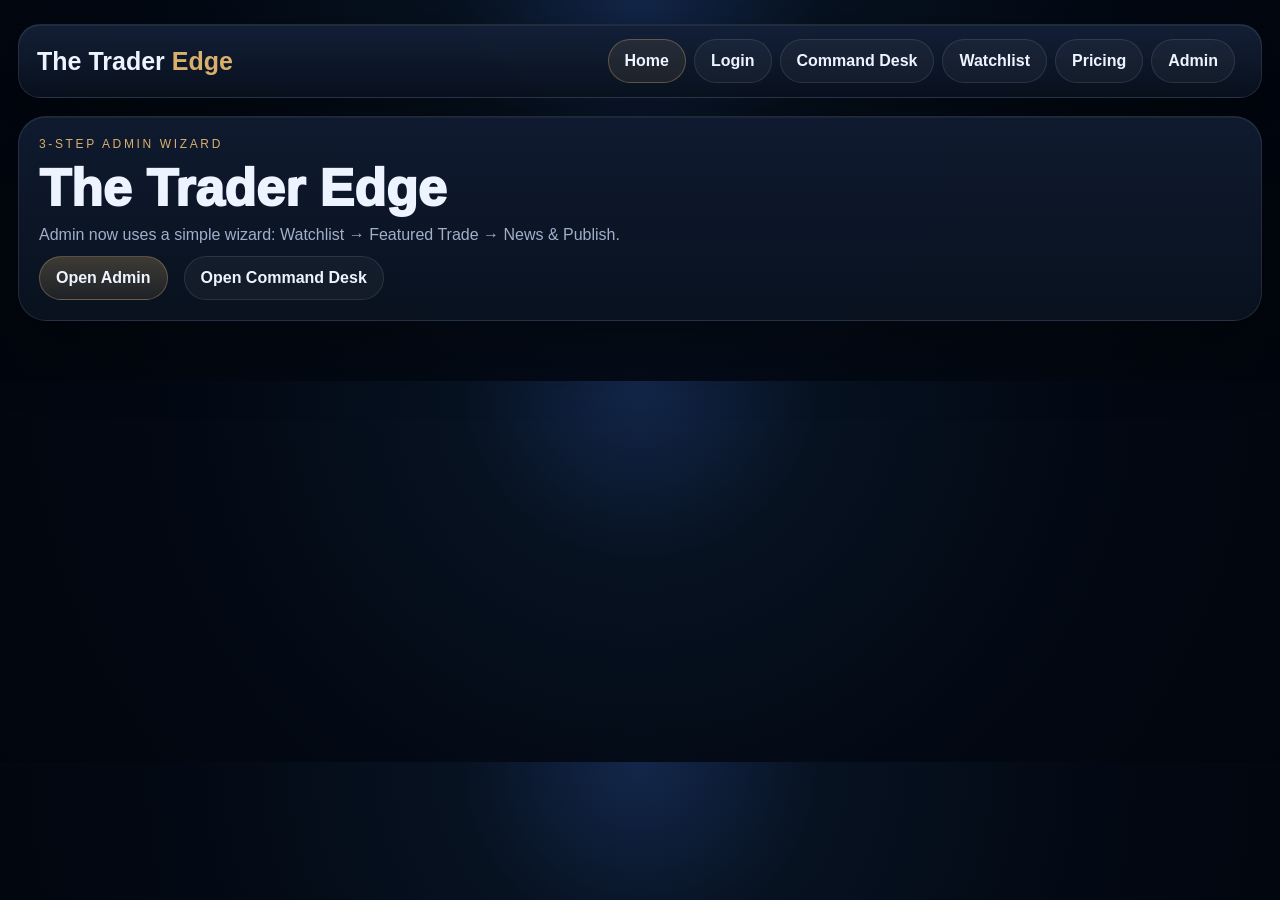
==== commit 1f2e1ed2: "Redesign admin as 3-step wizard" ====
--- a/index.html
+++ b/index.html
@@ -1,3 +1 @@
-<!doctype html><html><head><meta charset="utf-8"><meta name="viewport" content="width=device-width,initial-scale=1"><title>The Trader Edge</title><link rel="stylesheet" href="assets/styles.css"><script src="assets/app.js"></script></head><body><div class="wrap"><script>document.write(nav("Home"))</script>
-<div class="panel"><div class="eyebrow">Consumer build · command theme</div><h1>Turn market chaos into a battle plan</h1><p class="lead">Admin now publishes Watchlist, Battlefield, and News from one control panel.</p><div class="actions"><a class="btn primary" href="login.html">Start Free</a><a class="btn good" href="dashboard.html">Preview App</a></div></div>
-</div></body></html>+<!doctype html><html><head><meta charset="utf-8"><meta name="viewport" content="width=device-width,initial-scale=1"><title>Home</title><link rel="stylesheet" href="assets/styles.css"><script src="assets/app.js"></script></head><body><div class="wrap"><script>document.write(nav("Home"))</script><div class="panel"><div class="eyebrow">3-step admin wizard</div><h1>The Trader Edge</h1><div class="sub">Admin now uses a simple wizard: Watchlist → Featured Trade → News & Publish.</div><div class="actions"><a class="btn primary" href="admin.html">Open Admin</a><a class="btn" href="dashboard.html">Open Command Desk</a></div></div></div></body></html>
--- a/assets/styles.css
+++ b/assets/styles.css
@@ -1,24 +1,37 @@
 
-:root{--bg:#040b16;--panel:#0f1b31;--line:rgba(255,255,255,.10);--text:#eef4ff;--muted:#9fb0c8;--gold:#d8b06c;--green:#7ad8a3;--red:#ef7c7c;--yellow:#e2b46b;--purple:#b392ff}
+:root{--bg:#040b16;--panel:#0f1b31;--line:rgba(255,255,255,.10);--text:#eef4ff;--muted:#9fb0c8;--gold:#d8b06c;--green:#7ad8a3;--red:#ef7c7c;--yellow:#e2b46b}
 *{box-sizing:border-box}html,body{margin:0;background:radial-gradient(circle at top center,#13274b 0,#071221 24%,#030914 60%,#01050d 100%);color:var(--text);font-family:Inter,Arial,sans-serif}
 .wrap{max-width:1520px;margin:0 auto;padding:24px 18px 60px}
 .topnav{display:flex;justify-content:space-between;align-items:center;gap:16px;flex-wrap:wrap;margin-bottom:18px;padding:14px 18px;border:1px solid var(--line);border-radius:22px;background:linear-gradient(180deg,rgba(19,32,56,.95),rgba(10,18,31,.96));box-shadow:0 22px 70px rgba(0,0,0,.38), inset 0 1px 0 rgba(255,255,255,.06)}
 .brand{font-weight:900;font-size:25px}.brand span{color:var(--gold)}
 .navlinks a,.btn{display:inline-flex;align-items:center;justify-content:center;min-height:44px;padding:10px 16px;border:1px solid var(--line);border-radius:999px;color:var(--text);text-decoration:none;background:rgba(255,255,255,.04);font-weight:800;margin-right:8px;cursor:pointer}
 .btn.primary{background:linear-gradient(180deg,rgba(216,176,108,.25),rgba(216,176,108,.10));border-color:rgba(216,176,108,.32)} .btn.good{background:linear-gradient(180deg,rgba(122,216,163,.20),rgba(122,216,163,.08));border-color:rgba(122,216,163,.30)}
-.panel,.card,.upload-card,.tier,.box,.mini-panel,.level-card,.feature{border:1px solid var(--line);border-radius:28px;background:linear-gradient(180deg,rgba(16,27,49,.96),rgba(9,18,31,.96));box-shadow:0 22px 70px rgba(0,0,0,.38), inset 0 1px 0 rgba(255,255,255,.05);padding:20px}
-h1,h2,h3{margin:0 0 10px;line-height:1.05}h1{font-size:56px;font-weight:950;letter-spacing:-.03em}h2{font-size:32px;font-weight:900}h3{font-size:20px;font-weight:900}
+.panel,.card,.box,.stepper,.tier{border:1px solid var(--line);border-radius:28px;background:linear-gradient(180deg,rgba(16,27,49,.96),rgba(9,18,31,.96));box-shadow:0 22px 70px rgba(0,0,0,.38), inset 0 1px 0 rgba(255,255,255,.05);padding:20px}
+h1,h2,h3{margin:0 0 10px;line-height:1.05}h1{font-size:52px;font-weight:950}h2{font-size:30px;font-weight:900}h3{font-size:20px;font-weight:900}
 .eyebrow{font-size:12px;letter-spacing:.22em;text-transform:uppercase;color:var(--gold);margin-bottom:10px}.lead,.sub,.small,.note,label{color:var(--muted)}.small{font-size:12px}
-.grid2{display:grid;grid-template-columns:1fr 1fr;gap:18px}.grid3{display:grid;grid-template-columns:repeat(3,1fr);gap:18px}.grid4{display:grid;grid-template-columns:repeat(4,1fr);gap:12px}.cards3{display:grid;grid-template-columns:repeat(3,1fr);gap:16px}
-.card{position:relative;overflow:hidden;min-height:860px}.card::before{content:"";position:absolute;inset:10px;border:1px solid rgba(255,255,255,.08);border-radius:22px;pointer-events:none}
-.intel{background:radial-gradient(circle at top right,rgba(106,160,255,.18),transparent 22%),linear-gradient(180deg,#152949,#091320)}.battle{background:radial-gradient(circle at top right,rgba(216,176,108,.18),transparent 24%),linear-gradient(180deg,#321d0e,#0b111d)}.news{background:radial-gradient(circle at top right,rgba(216,176,108,.10),transparent 24%),linear-gradient(180deg,#24170e,#09111d)}.plus{background:radial-gradient(circle at top right,rgba(179,146,255,.18),transparent 24%),linear-gradient(180deg,#201437,#0a101d)}
+.grid2{display:grid;grid-template-columns:1fr 1fr;gap:18px}.grid3{display:grid;grid-template-columns:repeat(3,1fr);gap:18px}.cards3{display:grid;grid-template-columns:repeat(3,1fr);gap:16px}
+.kickers,.actions,.statusrow,.watchlist-pills{display:flex;gap:8px;flex-wrap:wrap;margin-top:12px}
+.pill,.tag{display:inline-flex;align-items:center;justify-content:center;gap:8px;padding:8px 12px;border-radius:999px;border:1px solid var(--line);font-weight:800;background:rgba(255,255,255,.04)}.buy{background:rgba(122,216,163,.15)}.sell{background:rgba(239,124,124,.14)}.mixed{background:rgba(226,180,107,.14)}
+.stepper{display:grid;grid-template-columns:repeat(3,1fr);gap:12px}
+.step-btn{padding:14px 16px;border-radius:18px;border:1px solid var(--line);background:rgba(255,255,255,.03);cursor:pointer}
+.step-btn.active{border-color:rgba(216,176,108,.36);background:rgba(216,176,108,.08)}
+.step-label{font-size:12px;letter-spacing:.18em;text-transform:uppercase;color:var(--gold)}
+.hidden{display:none!important}
+.field{display:grid;gap:8px;margin-top:12px} input,select,textarea{width:100%;padding:11px 12px;border-radius:12px;border:1px solid var(--line);background:rgba(255,255,255,.04);color:var(--text)}
+.table-head,.admin-row,.watch-head,.wrow{display:grid;gap:10px;align-items:center}.table-head,.admin-row{grid-template-columns:1fr 1.05fr .9fr .72fr .6fr .6fr .6fr .78fr .8fr .75fr .5fr}.watch-head,.wrow{grid-template-columns:1.5fr .85fr .7fr 1fr .8fr .95fr .7fr}
+.table-head,.watch-head{padding:12px 14px;border:1px solid rgba(255,255,255,.08);border-radius:16px;background:rgba(255,255,255,.05);font-weight:900;margin-top:12px}.admin-row,.wrow{padding:12px 14px;border:1px solid rgba(255,255,255,.08);border-radius:16px;background:rgba(255,255,255,.03);margin-top:10px}.wrow.clickable{cursor:pointer}
+.box{margin-top:14px;border-radius:20px;padding:14px;background:rgba(255,255,255,.03)}
+.top5-grid{display:grid;grid-template-columns:repeat(5,1fr);gap:10px;margin-top:12px}
+.top5-pick{padding:12px;border-radius:16px;border:1px solid var(--line);background:rgba(255,255,255,.03);cursor:pointer;text-align:center;font-weight:800}
+.top5-pick.active{border-color:rgba(216,176,108,.36);background:rgba(216,176,108,.08)}
+.preview-card{padding:14px;border:1px solid rgba(255,255,255,.08);border-radius:18px;background:rgba(255,255,255,.03)}
+.status{margin-top:12px;padding:12px 14px;border:1px solid var(--line);border-radius:14px;background:rgba(255,255,255,.03)}
+.status.good{border-color:rgba(122,216,163,.28);background:rgba(122,216,163,.08)}
+.card{position:relative;overflow:hidden;min-height:820px}.card:before{content:"";position:absolute;inset:10px;border:1px solid rgba(255,255,255,.08);border-radius:22px;pointer-events:none}
+.intel{background:radial-gradient(circle at top right,rgba(106,160,255,.18),transparent 22%),linear-gradient(180deg,#152949,#091320)}.battle{background:radial-gradient(circle at top right,rgba(216,176,108,.18),transparent 24%),linear-gradient(180deg,#321d0e,#0b111d)}.news{background:radial-gradient(circle at top right,rgba(216,176,108,.10),transparent 24%),linear-gradient(180deg,#24170e,#09111d)}
 .topline{display:flex;justify-content:space-between;gap:12px;align-items:flex-start}.pricebox{border:1px solid var(--line);border-radius:18px;padding:10px 12px;background:rgba(255,255,255,.04);min-width:150px}.mini{font-size:11px;letter-spacing:.18em;text-transform:uppercase;color:var(--muted)}.price{font-size:30px;font-weight:950;margin-top:6px}.symbol{font-family:Georgia,serif;font-size:52px;font-weight:700}.subtitle{font-size:15px;color:var(--muted)}
-.kickers,.actions,.statusrow,.watchlist-pills{display:flex;gap:8px;flex-wrap:wrap;margin-top:12px}.pill,.tag{display:inline-flex;align-items:center;justify-content:center;gap:8px;padding:8px 12px;border-radius:999px;border:1px solid var(--line);font-weight:800;background:rgba(255,255,255,.04)}.buy{background:rgba(122,216,163,.15)}.sell{background:rgba(239,124,124,.14)}.mixed{background:rgba(226,180,107,.14)}.pluspill{background:rgba(179,146,255,.16)}
-.box,.mini-panel,.level-card,.tile{margin-top:14px;border-radius:20px;padding:14px;background:rgba(255,255,255,.03)} .tile-grid,.battle-levels,.stats2{display:grid;grid-template-columns:1fr 1fr;gap:12px;margin-top:14px}
-.scanrow{display:grid;grid-template-columns:150px 1fr;gap:12px;align-items:center;padding:11px 0;border-bottom:1px solid rgba(255,255,255,.08)}.scanrow:last-child{border-bottom:none}.blocks{display:flex;gap:6px}.block{width:18px;height:18px;border-radius:4px;border:1px solid rgba(255,255,255,.12)}.green{background:var(--green)}.red{background:var(--red)}.yellow{background:var(--yellow)}.arrow-up,.arrow-down{font-size:28px;font-weight:950}.arrow-up{color:var(--green)}.arrow-down{color:var(--red)}
-.chart{margin-top:14px;height:330px;border:1px solid var(--line);border-radius:22px;position:relative;overflow:hidden;background:repeating-linear-gradient(to bottom, transparent, transparent 36px, rgba(255,255,255,.05) 37px),repeating-linear-gradient(to right, transparent, transparent 46px, rgba(255,255,255,.04) 47px)}
+.scanrow{display:grid;grid-template-columns:150px 1fr;gap:12px;align-items:center;padding:11px 0;border-bottom:1px solid rgba(255,255,255,.08)}.scanrow:last-child{border-bottom:none}
+.blocks{display:flex;gap:6px}.block{width:18px;height:18px;border-radius:4px;border:1px solid rgba(255,255,255,.12)}.green{background:var(--green)}.red{background:var(--red)}.yellow{background:var(--yellow)}.arrow-up,.arrow-down{font-size:28px;font-weight:950}.arrow-up{color:var(--green)}.arrow-down{color:var(--red)}
+.chart{margin-top:14px;height:300px;border:1px solid var(--line);border-radius:22px;position:relative;overflow:hidden;background:repeating-linear-gradient(to bottom, transparent, transparent 36px, rgba(255,255,255,.05) 37px),repeating-linear-gradient(to right, transparent, transparent 46px, rgba(255,255,255,.04) 47px)}
 .zone{position:absolute;left:55%;width:28%;top:42px;height:104px;border:1px solid rgba(255,219,155,.45);background:rgba(255,210,130,.14);border-radius:12px}.line{position:absolute;left:0;right:0;border-top:2px dashed rgba(255,255,255,.22)}.stop{top:20px;border-top-color:var(--red)}.live{top:144px;border-top-color:#fff}.target{top:240px;border-top-color:var(--gold)}.fpv{top:190px;border-top-color:#7eb6ff}.label{position:absolute;right:10px;padding:5px 9px;border-radius:10px;background:rgba(0,0,0,.42);border:1px solid rgba(255,255,255,.12);font-size:12px}.ls{top:5px}.lz{top:78px}.ll{top:130px}.lt{top:225px}.lf{top:176px}.route{position:absolute;left:62%;top:150px;font-size:64px;color:var(--gold);transform:rotate(90deg)}
-.field{display:grid;gap:8px;margin-top:12px} input,select,textarea{width:100%;padding:11px 12px;border-radius:12px;border:1px solid var(--line);background:rgba(255,255,255,.04);color:var(--text)}
-.upload-card input[type=file]{padding:0;border:none;background:none}.last-file,.status{margin-top:12px;padding:12px 14px;border:1px solid var(--line);border-radius:14px;background:rgba(255,255,255,.03)}.status.good{border-color:rgba(122,216,163,.28);background:rgba(122,216,163,.08)}.preview{margin-top:12px;padding:12px;border:1px solid rgba(255,255,255,.08);border-radius:18px;background:rgba(255,255,255,.02)}.preview img{max-width:100%;border-radius:12px;border:1px solid rgba(255,255,255,.1)}
-.table-head,.admin-row,.watch-head,.wrow{display:grid;gap:10px;align-items:center}.table-head,.admin-row{grid-template-columns:1fr 1.05fr .9fr .72fr .6fr .6fr .6fr .78fr .8fr .75fr .5fr}.watch-head,.wrow{grid-template-columns:1.5fr .85fr .7fr 1fr .8fr .95fr .7fr}.table-head,.watch-head{padding:12px 14px;border:1px solid rgba(255,255,255,.08);border-radius:16px;background:rgba(255,255,255,.05);font-weight:900;margin-top:12px}.admin-row,.wrow{padding:12px 14px;border:1px solid rgba(255,255,255,.08);border-radius:16px;background:rgba(255,255,255,.03);margin-top:10px}.wrow.clickable{cursor:pointer}.section-title{display:flex;justify-content:space-between;align-items:end;gap:12px;margin-top:22px}.hidden{display:none!important}
-@media(max-width:1180px){.grid2,.grid3,.grid4,.cards3,.tile-grid,.battle-levels,.stats2{grid-template-columns:1fr}} @media(max-width:980px){.table-head,.watch-head{display:none}.admin-row,.wrow{grid-template-columns:1fr 1fr;gap:8px} h1{font-size:44px}}
+@media(max-width:1180px){.grid2,.grid3,.cards3,.stepper,.top5-grid{grid-template-columns:1fr}} @media(max-width:980px){.table-head,.watch-head{display:none}.admin-row,.wrow{grid-template-columns:1fr 1fr;gap:8px}h1{font-size:42px}}
